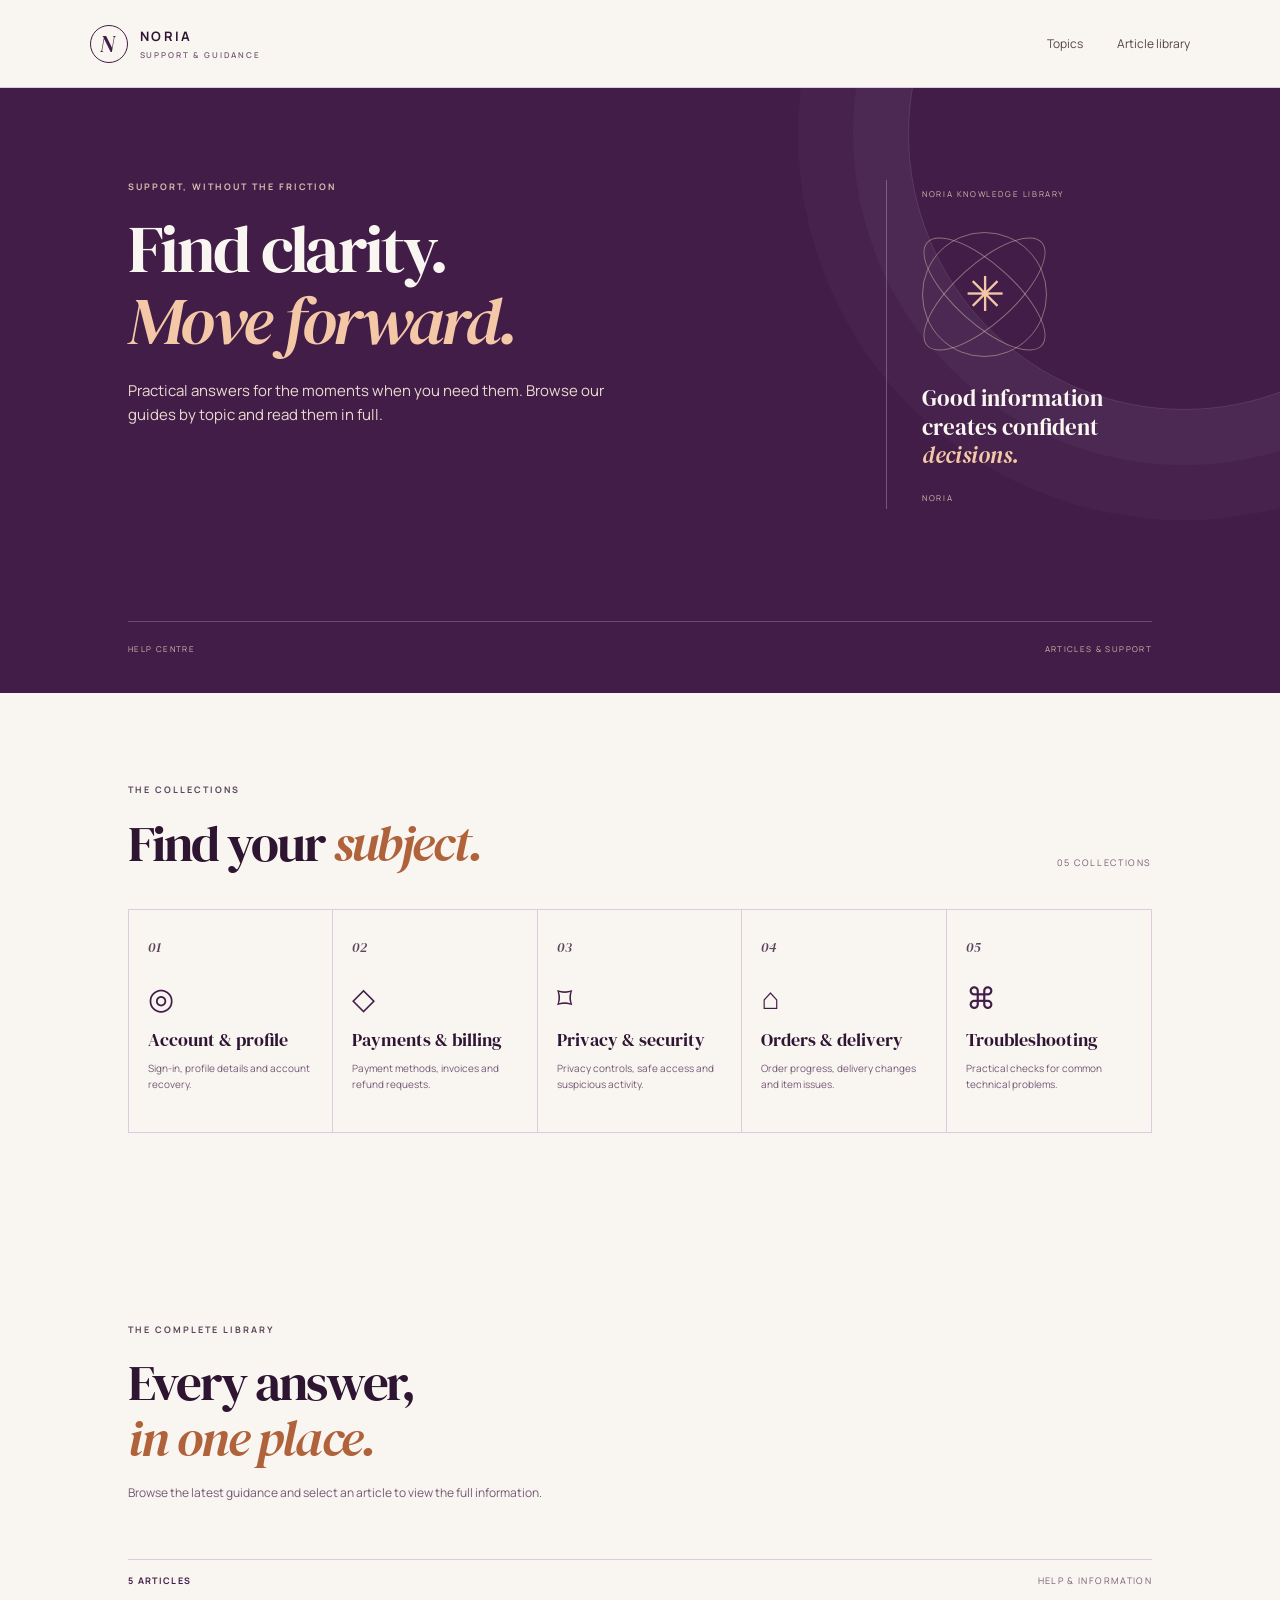
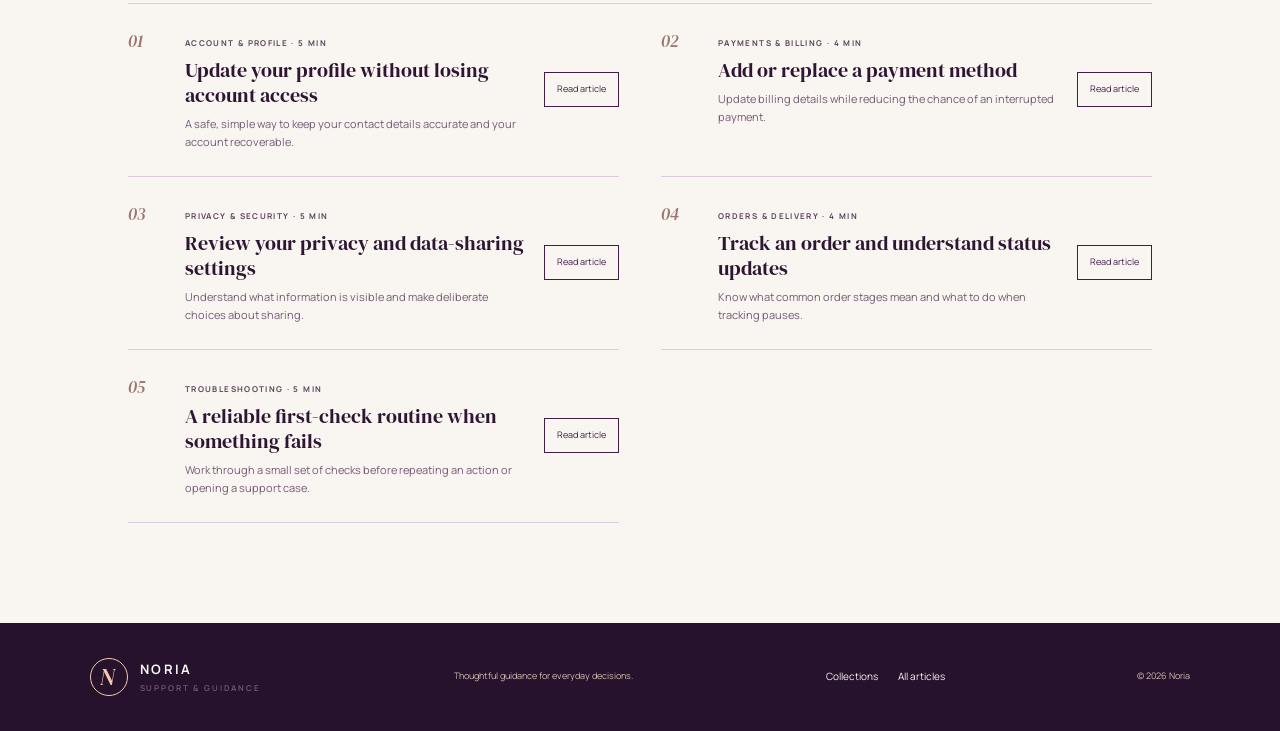
==== index.html @ 6a881ca9 "Set up knowledge hub layout" ====
<!doctype html>
<html lang="en">
  <head>
    <meta charset="utf-8" />
    <meta name="viewport" content="width=device-width,initial-scale=1" />
    <meta
      name="description"
      content="Practical, carefully written guides for accounts, payments, privacy, orders and troubleshooting."
    />
    <title>Noria — The Knowledge Library</title>
    <link rel="preconnect" href="https://fonts.googleapis.com" />
    <link rel="preconnect" href="https://fonts.gstatic.com" crossorigin />
    <link
      href="https://fonts.googleapis.com/css2?family=Manrope:wght@400;500;600;700&family=DM+Serif+Display:ital,wght@0,500;0,600;0,700;1,500;1,600&display=swap"
      rel="stylesheet"
    />
    <link rel="stylesheet" href="styles.css" />
  </head>
  <body>
    <header class="topbar">
      <a class="wordmark" href="#"
        ><span class="monogram">N</span><span>NORIA<small>SUPPORT & GUIDANCE</small></span></a
      >
      <nav aria-label="Main navigation">
        <a href="#topics">Topics</a><a href="#library">Article library</a>
      </nav>
    </header>
    <main id="main">
      <section class="hero">
        <div class="hero-copy">
          <p class="eyebrow light">SUPPORT, WITHOUT THE FRICTION</p>
          <h1>Find clarity.<br /><em>Move forward.</em></h1>
          <p class="hero-lede">
            Practical answers for the moments when you need them. Browse our guides by topic and
            read them in full.
          </p>
        </div>
        <aside class="hero-aside" aria-label="Library information">
          <span class="aside-index">NORIA KNOWLEDGE LIBRARY</span>
          <div class="orbit"><span>✳</span><i></i><b></b></div>
          <p>Good information<br />creates confident<br /><em>decisions.</em></p>
          <small>NORIA</small>
        </aside>
        <div class="hero-bottom"><span>HELP CENTRE</span><span>ARTICLES & SUPPORT</span></div>
      </section>

      <section class="topic-section page-section" id="topics">
        <div class="section-title">
          <div>
            <p class="eyebrow">THE COLLECTIONS</p>
            <h2>Find your <em>subject.</em></h2>
          </div>
          <span class="section-count">05 COLLECTIONS</span>
        </div>
        <div class="topic-grid" id="topicGrid"></div>
      </section>

      <section class="library-section page-section" id="library">
        <div class="library-heading">
          <div>
            <p class="eyebrow">THE COMPLETE LIBRARY</p>
            <h2>Every answer,<br /><em>in one place.</em></h2>
            <p class="library-subtitle">
              Browse the latest guidance and select an article to view the full information.
            </p>
          </div>
        </div>
        <div class="library-summary">
          <strong id="articleCount"></strong><span>HELP & INFORMATION</span>
        </div>
        <div class="article-catalog" id="articleCatalog"></div>
      </section>
    </main>
    <footer class="footer">
      <a class="wordmark footer-mark" href="#"
        ><span class="monogram">N</span><span>NORIA<small>SUPPORT & GUIDANCE</small></span></a
      >
      <p>Thoughtful guidance for everyday decisions.</p>
      <div><a href="#topics">Collections</a><a href="#library">All articles</a></div>
      <small>© <span id="year"></span> Noria</small>
    </footer>
    <dialog id="articleDialog" class="article-dialog">
      <button id="dialogClose" class="dialog-close" aria-label="Close article">×</button>
      <div id="dialogBody"></div>
    </dialog>
    <script src="data.js"></script>
    <script src="app.js"></script>
  </body>
</html>
---- styles.css ----
:root {
  --wine: #421d48;
  --wine2: #5b465b;
  --taupe: #f4c8a6;
  --sand: #e3d5e3;
  --cream: #f9f5f1;
  --ink: #2e1532;
  --muted: #755a75;
  --line: #ddccdd;
  --white: #ffffff;
  --serif: "DM Serif Display", Georgia, serif;
  --sans: "Manrope", Arial, sans-serif;
}
* {
  box-sizing: border-box;
}
html {
  scroll-behavior: smooth;
}
body {
  margin: 0;
  background: var(--cream);
  color: var(--ink);
  font: 15px/1.65 var(--sans);
}
a {
  color: inherit;
  text-decoration: none;
}
button,
input,
select,
textarea {
  font: inherit;
}
button,
a,
select {
  -webkit-tap-highlight-color: transparent;
}
button:focus-visible,
a:focus-visible,
input:focus-visible,
select:focus-visible,
textarea:focus-visible {
  outline: 3px solid #9b6468;
  outline-offset: 3px;
}
.topbar {
  height: 88px;
  padding: 0 7vw;
  display: flex;
  align-items: center;
  justify-content: space-between;
  background: var(--cream);
  border-bottom: 1px solid var(--line);
  gap: 24px;
}
.wordmark {
  display: flex;
  align-items: center;
  gap: 12px;
  font-size: 13px;
  letter-spacing: 0.19em;
  font-weight: 700;
}
.wordmark small {
  display: block;
  font-size: 8px;
  letter-spacing: 0.23em;
  color: var(--muted);
  font-weight: 600;
}
.monogram {
  width: 38px;
  height: 38px;
  display: grid;
  place-items: center;
  border: 1px solid var(--wine);
  border-radius: 50%;
  font: italic 23px var(--serif);
  color: var(--wine);
}
nav {
  display: flex;
  gap: 34px;
  font-size: 12px;
  color: #554448;
}
nav a:hover,
.footer a:hover {
  color: var(--wine2);
}
.hero {
  min-height: 560px;
  background: var(--wine);
  color: var(--cream);
  padding: 92px 10vw 38px;
  position: relative;
  display: grid;
  grid-template-columns: 1.5fr 0.7fr;
  gap: 6vw;
  overflow: hidden;
}
.hero:after {
  content: "";
  position: absolute;
  width: 550px;
  height: 550px;
  border: 1px solid #ffffff20;
  border-radius: 50%;
  right: -180px;
  top: -230px;
  box-shadow:
    0 0 0 55px #ffffff08,
    0 0 0 110px #ffffff06;
  pointer-events: none;
}
.eyebrow {
  font-size: 9px;
  letter-spacing: 0.22em;
  font-weight: 700;
  color: var(--wine2);
  margin: 0 0 18px;
}
.eyebrow.light {
  color: #d9bcae;
}
.hero h1,
.section-title h2,
.library-heading h2 {
  font: 500 clamp(42px, 5.2vw, 72px)/1.08 var(--serif);
  letter-spacing: -0.04em;
  margin: 0;
}
.hero h1 em,
.section-title h2 em,
.library-heading h2 em {
  font-weight: 500;
  color: var(--taupe);
}
.hero-lede {
  max-width: 490px;
  color: #eadbd0;
  margin: 22px 0 28px;
  font-size: 15px;
}
.hero-aside {
  align-self: center;
  justify-self: center;
  width: 230px;
  border-left: 1px solid #ffffff42;
  padding-left: 35px;
  position: relative;
  z-index: 1;
}
.aside-index,
.hero-aside small {
  font-size: 8px;
  letter-spacing: 0.2em;
  color: #d5b8aa;
}
.orbit {
  height: 125px;
  width: 125px;
  border: 1px solid #d8bdb080;
  border-radius: 50%;
  margin: 27px 0;
  display: grid;
  place-items: center;
  position: relative;
}
.orbit span {
  font: 48px var(--serif);
  color: var(--taupe);
}
.orbit i,
.orbit b {
  position: absolute;
  border: 1px solid #d8bdb080;
  border-radius: 50%;
  width: 155px;
  height: 60px;
  transform: rotate(42deg);
}
.orbit b {
  transform: rotate(-42deg);
}
.hero-aside p {
  font: 23px/1.25 var(--serif);
  margin: 0 0 14px;
}
.hero-aside p em {
  color: var(--taupe);
}
.hero-bottom {
  grid-column: 1/-1;
  display: flex;
  justify-content: space-between;
  border-top: 1px solid #ffffff35;
  padding-top: 20px;
  margin-top: 35px;
  font-size: 8px;
  letter-spacing: 0.17em;
  color: #d5b8aa;
}
.page-section {
  padding: 90px 10vw;
}
.section-title {
  display: flex;
  align-items: end;
  justify-content: space-between;
  margin-bottom: 38px;
}
.section-title h2,
.library-heading h2 {
  font-size: clamp(38px, 4vw, 55px);
}
.section-count {
  font-size: 9px;
  letter-spacing: 0.18em;
  color: var(--muted);
}
.topic-grid {
  display: grid;
  grid-template-columns: repeat(5, 1fr);
  border-top: 1px solid var(--line);
  border-bottom: 1px solid var(--line);
}
.topic-card {
  min-height: 210px;
  padding: 25px 19px;
  border-right: 1px solid var(--line);
  position: relative;
  transition: background 0.2s;
}
.topic-card:first-child {
  border-left: 1px solid var(--line);
}
.topic-card:hover {
  background: #fff9f1;
}
.topic-number {
  font: italic 14px var(--serif);
  color: var(--wine2);
}
.topic-symbol {
  font: 30px var(--serif);
  color: var(--wine);
  display: block;
  margin: 18px 0 8px;
}
.topic-card h3 {
  font: 500 18px var(--serif);
  margin: 0 0 8px;
}
.topic-card p {
  font-size: 10px;
  line-height: 1.6;
  color: var(--muted);
  margin: 0 0 15px;
}
.topic-card button {
  border: 0;
  background: none;
  padding: 0;
  color: var(--wine);
  font-size: 10px;
  font-weight: 700;
  cursor: pointer;
}
.topic-card button span {
  margin-left: 8px;
}
.library-section {
  padding-top: 100px;
  padding-bottom: 100px;
}
.library-heading {
  display: flex;
  justify-content: space-between;
  gap: 40px;
  align-items: end;
}
.library-subtitle {
  max-width: 470px;
  color: var(--muted);
  font-size: 12px;
  margin-top: 17px;
}
.library-summary {
  margin-top: 44px;
  padding: 14px 0;
  border-top: 1px solid var(--line);
  border-bottom: 1px solid var(--line);
  display: flex;
  justify-content: space-between;
  font-size: 9px;
  letter-spacing: 0.15em;
  color: var(--muted);
}
.library-summary strong {
  color: var(--wine);
}
.article-catalog {
  display: grid;
  grid-template-columns: repeat(2, 1fr);
  column-gap: 42px;
}
.catalog-item {
  display: grid;
  grid-template-columns: 42px 1fr auto;
  gap: 15px;
  align-items: start;
  padding: 25px 0;
  border-bottom: 1px solid var(--line);
  min-height: 150px;
}
.catalog-number {
  font: italic 17px var(--serif);
  color: #9c7770;
}
.catalog-topic {
  font-size: 8px;
  letter-spacing: 0.17em;
  text-transform: uppercase;
  color: var(--wine2);
  font-weight: 700;
}
.catalog-item h3 {
  font: 500 20px/1.25 var(--serif);
  margin: 5px 0 7px;
}
.catalog-item p {
  font-size: 11px;
  line-height: 1.6;
  color: var(--muted);
  margin: 0;
  max-width: 390px;
}
.read-link {
  white-space: nowrap;
  align-self: center;
  border: 1px solid var(--wine);
  padding: 9px 12px;
  background: transparent;
  color: var(--wine);
  font-size: 9px;
  cursor: pointer;
}
.read-link:hover {
  background: var(--wine);
  color: white;
}
.footer {
  padding: 35px 7vw;
  background: #26122d;
  color: var(--cream);
  display: flex;
  align-items: center;
  justify-content: space-between;
  gap: 20px;
  flex-wrap: wrap;
}
.footer-mark .monogram {
  border-color: var(--taupe);
  color: var(--taupe);
}
.footer p,
.footer > small {
  font-size: 9px;
  color: #d0b9ad;
}
.footer div {
  display: flex;
  gap: 20px;
  font-size: 10px;
}
.article-dialog {
  width: min(760px, calc(100% - 28px));
  max-height: 88vh;
  border: 0;
  padding: 0;
  background: var(--white);
  color: var(--ink);
  box-shadow: 0 20px 80px #1c0c0c55;
}
.article-dialog::backdrop {
  background: #1b0d0dcc;
  backdrop-filter: blur(3px);
}
.dialog-close {
  position: sticky;
  top: 0;
  float: right;
  margin: 16px 18px 0 0;
  border: 0;
  background: var(--wine);
  color: white;
  width: 35px;
  height: 35px;
  border-radius: 50%;
  font-size: 22px;
  cursor: pointer;
  z-index: 2;
}
.article-content {
  padding: 58px clamp(24px, 7vw, 70px) 65px;
}
.article-content .article-kicker {
  font-size: 9px;
  letter-spacing: 0.2em;
  color: var(--wine2);
  font-weight: 700;
}
.article-content h2 {
  font: 500 clamp(32px, 5vw, 48px)/1.13 var(--serif);
  margin: 14px 0;
}
.article-content .article-deck {
  font: italic 17px/1.5 var(--serif);
  color: var(--muted);
  border-bottom: 1px solid var(--line);
  padding-bottom: 24px;
}
.article-content h3 {
  font: 600 18px var(--serif);
  margin: 27px 0 8px;
}
.article-content p,
.article-content li {
  font-size: 13px;
  line-height: 1.85;
  color: #55464a;
}
.article-content ul,
.article-content ol {
  padding-left: 22px;
}
.article-content .article-callout {
  background: #f0e4d6;
  border-left: 3px solid var(--wine2);
  padding: 16px 18px;
  margin: 22px 0;
  font-size: 12px;
}
.sr-only {
  position: absolute;
  width: 1px;
  height: 1px;
  padding: 0;
  margin: -1px;
  overflow: hidden;
  clip: rect(0, 0, 0, 0);
  white-space: nowrap;
  border: 0;
}
@media (max-width: 950px) {
  .topbar {
    padding: 0 5vw;
  }
  nav {
    gap: 16px;
  }
  .hero {
    padding-left: 7vw;
    padding-right: 7vw;
  }
  .page-section {
    padding-left: 7vw;
    padding-right: 7vw;
  }
  .topic-grid {
    grid-template-columns: repeat(3, 1fr);
  }
  .topic-card:nth-child(4) {
    border-left: 1px solid var(--line);
  }
  .topic-card:nth-child(n + 4) {
    border-top: 1px solid var(--line);
  }
}
@media (max-width: 680px) {
  .topbar {
    height: 72px;
  }

  .topbar nav.open {
    display: flex;
  }
  .hero {
    display: block;
    padding: 70px 7vw 25px;
    min-height: auto;
  }
  .hero h1 {
    font-size: 49px;
  }
  .hero-aside {
    display: none;
  }
  .hero-bottom {
    margin-top: 55px;
    font-size: 7px;
  }
  .page-section {
    padding: 65px 7vw;
  }
  .section-title {
    align-items: start;
    gap: 15px;
    flex-direction: column;
  }
  .topic-grid {
    grid-template-columns: 1fr 1fr;
  }
  .topic-card {
    min-height: 190px;
    border-top: 1px solid var(--line);
  }
  .topic-card:nth-child(odd) {
    border-left: 1px solid var(--line);
  }
  .topic-card:nth-child(even) {
    border-left: 0;
  }
  .library-heading {
    display: block;
  }
  .article-catalog {
    grid-template-columns: 1fr;
  }
  .catalog-item {
    grid-template-columns: 30px 1fr;
    gap: 12px;
  }
  .read-link {
    grid-column: 2;
    justify-self: start;
  }
  .footer {
    padding: 30px 7vw;
  }
  .footer > p {
    order: 3;
    width: 100%;
    margin: 0;
  }
  .footer div {
    width: 100%;
    order: 4;
    flex-wrap: wrap;
  }
  .footer > small {
    order: 5;
  }
  .library-summary {
    font-size: 8px;
  }
}
@media (prefers-reduced-motion: reduce) {
  *,
  *::before,
  *::after {
    scroll-behavior: auto !important;
    transition: none !important;
  }
}

@media (max-width: 680px) {
  .topbar nav {
    gap: 16px;
    font-size: 11px;
  }
}

/* Accent for italic headings on light backgrounds */
.section-title h2 em,
.library-heading h2 em {
  color: #b0623a;
}
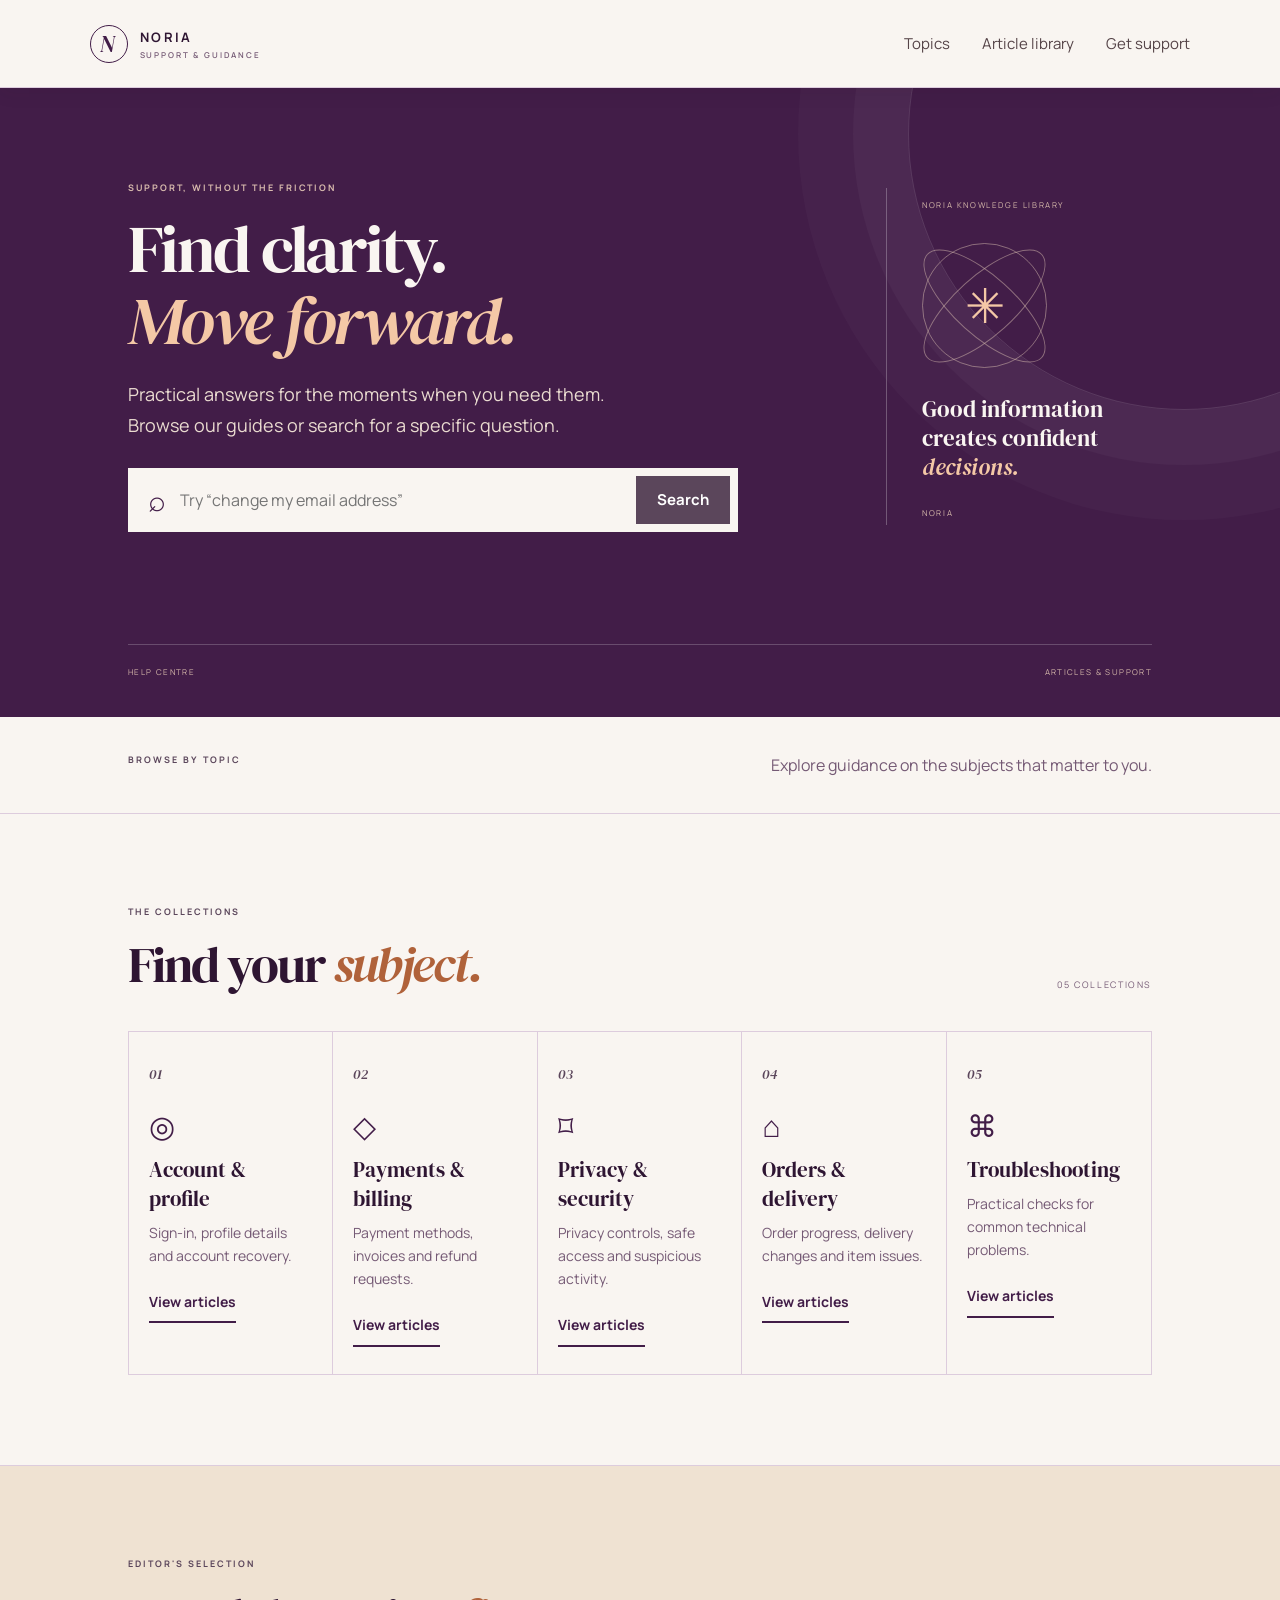
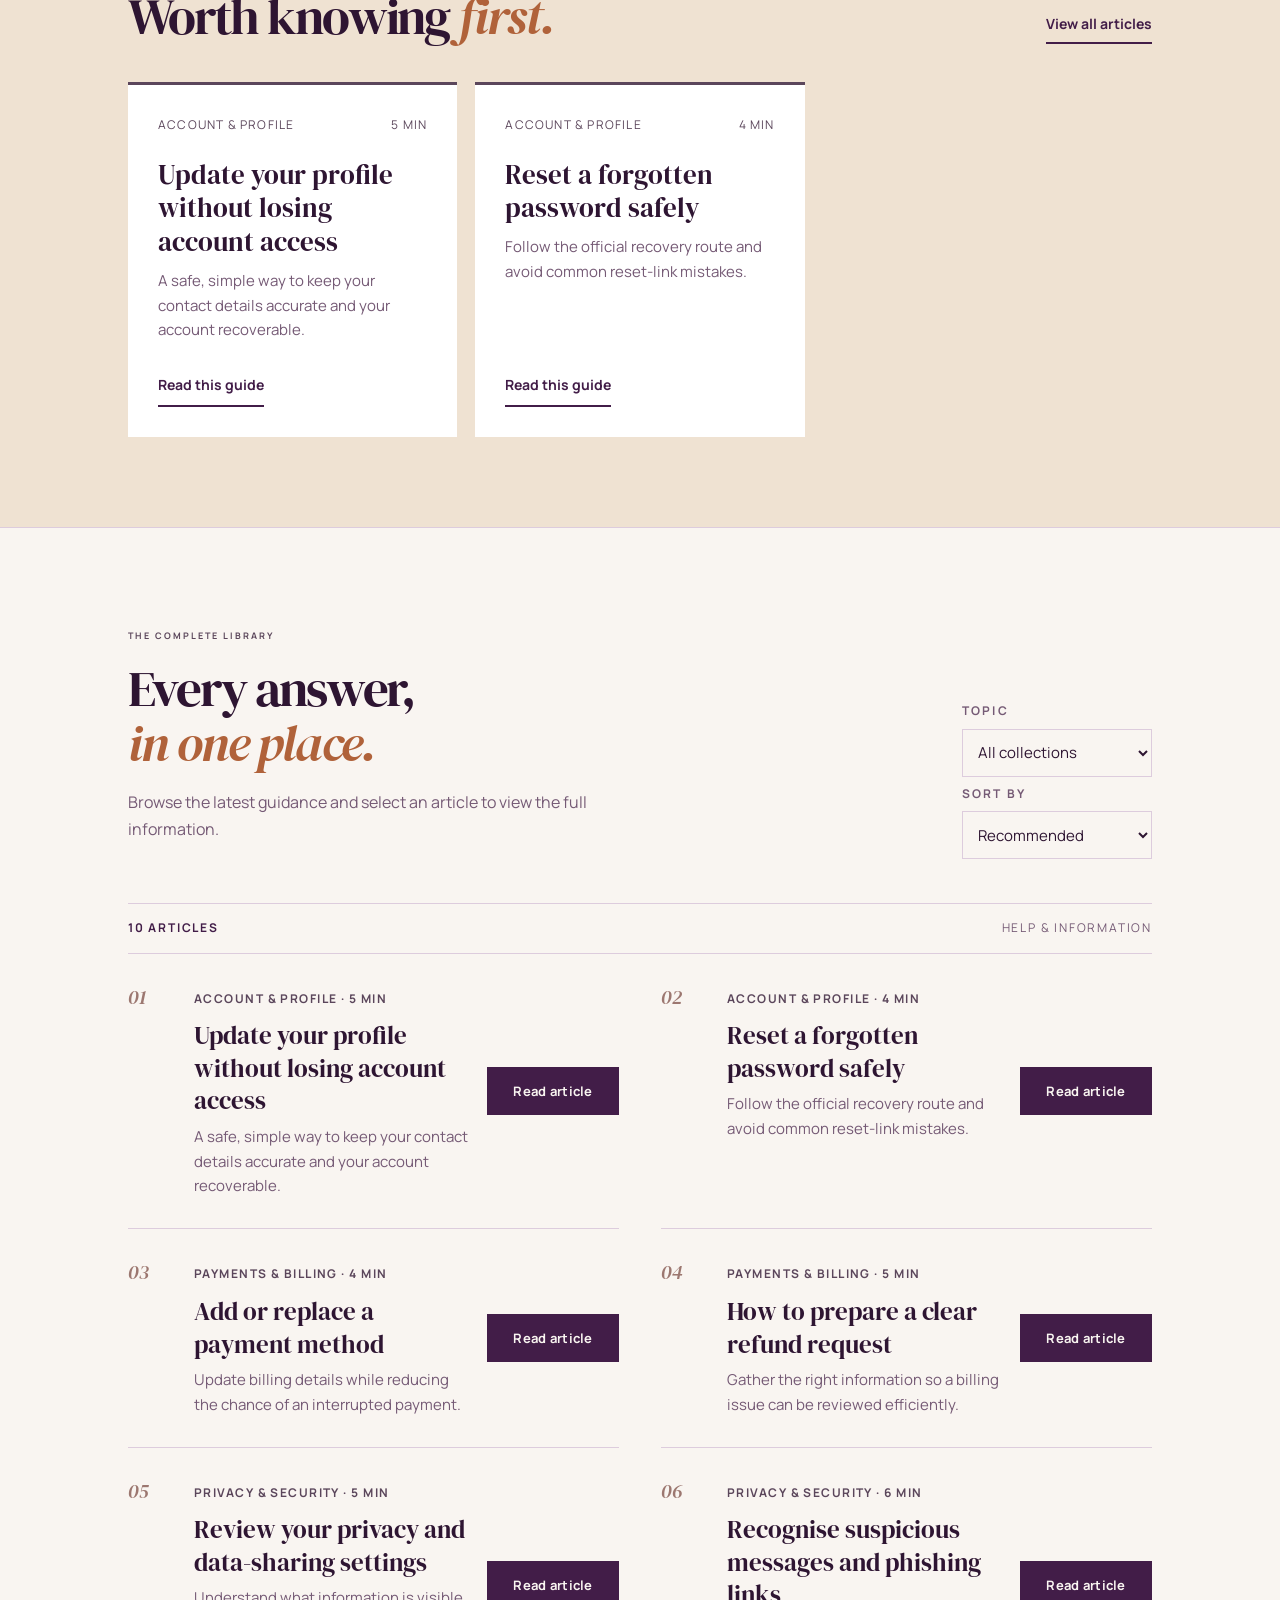
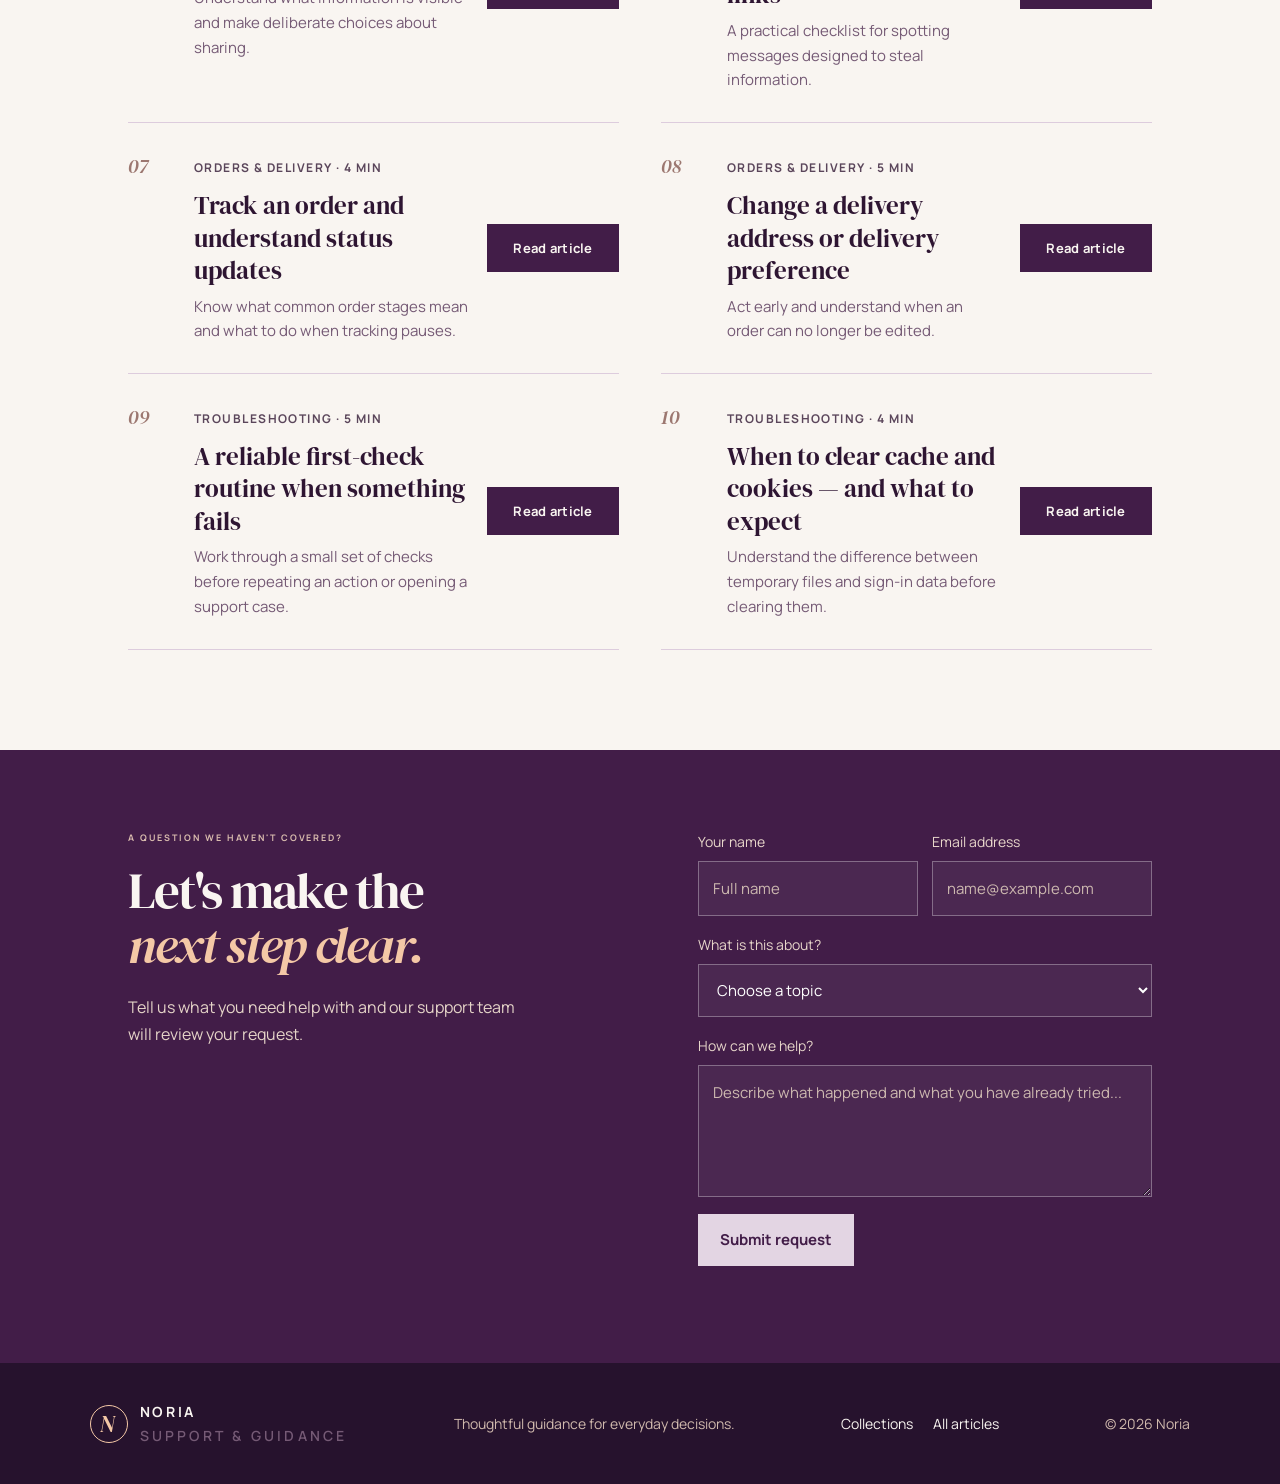
==== commit 8c581bda: "Add search and support form" ====
--- a/index.html
+++ b/index.html
@@ -22,8 +22,17 @@
         ><span class="monogram">N</span><span>NORIA<small>SUPPORT & GUIDANCE</small></span></a
       >
       <nav aria-label="Main navigation">
-        <a href="#topics">Topics</a><a href="#library">Article library</a>
+        <a href="#topics">Topics</a><a href="#library">Article library</a
+        ><a href="#contact">Get support</a>
       </nav>
+      <button
+        class="mobile-menu"
+        id="mobileMenu"
+        aria-label="Toggle navigation"
+        aria-expanded="false"
+      >
+        ☰
+      </button>
     </header>
     <main id="main">
       <section class="hero">
@@ -31,9 +40,20 @@
           <p class="eyebrow light">SUPPORT, WITHOUT THE FRICTION</p>
           <h1>Find clarity.<br /><em>Move forward.</em></h1>
           <p class="hero-lede">
-            Practical answers for the moments when you need them. Browse our guides by topic and
-            read them in full.
+            Practical answers for the moments when you need them. Browse our guides or search for a
+            specific question.
           </p>
+          <form class="search-form" id="searchForm" role="search">
+            <span class="search-symbol" aria-hidden="true">⌕</span
+            ><label class="sr-only" for="searchInput">Search articles</label>
+            <input
+              id="searchInput"
+              type="search"
+              placeholder="Try “change my email address”"
+              autocomplete="off"
+            />
+            <button type="submit">Search</button>
+          </form>
         </div>
         <aside class="hero-aside" aria-label="Library information">
           <span class="aside-index">NORIA KNOWLEDGE LIBRARY</span>
@@ -44,6 +64,10 @@
         <div class="hero-bottom"><span>HELP CENTRE</span><span>ARTICLES & SUPPORT</span></div>
       </section>
 
+      <section class="intro-row">
+        <p class="eyebrow">BROWSE BY TOPIC</p>
+        <p>Explore guidance on the subjects that matter to you.</p>
+      </section>
       <section class="topic-section page-section" id="topics">
         <div class="section-title">
           <div>
@@ -55,6 +79,19 @@
         <div class="topic-grid" id="topicGrid"></div>
       </section>
 
+      <section class="featured-section">
+        <div class="page-section">
+          <div class="section-title">
+            <div>
+              <p class="eyebrow">EDITOR'S SELECTION</p>
+              <h2>Worth knowing <em>first.</em></h2>
+            </div>
+            <a class="inline-link" href="#library">View all articles</a>
+          </div>
+          <div class="featured-grid" id="featuredGrid"></div>
+        </div>
+      </section>
+
       <section class="library-section page-section" id="library">
         <div class="library-heading">
           <div>
@@ -64,11 +101,68 @@
               Browse the latest guidance and select an article to view the full information.
             </p>
           </div>
+          <div class="library-tools">
+            <label for="topicFilter">TOPIC</label
+            ><select id="topicFilter">
+              <option value="all">All collections</option></select
+            ><label for="sortFilter">SORT BY</label
+            ><select id="sortFilter">
+              <option value="featured">Recommended</option>
+              <option value="az">Title A–Z</option>
+            </select>
+          </div>
         </div>
         <div class="library-summary">
           <strong id="articleCount"></strong><span>HELP & INFORMATION</span>
         </div>
         <div class="article-catalog" id="articleCatalog"></div>
+        <p class="empty-state" id="emptyState" hidden>
+          No guides match these filters. Choose another collection or search term.
+        </p>
+      </section>
+
+      <section class="support-section" id="contact">
+        <div class="support-left">
+          <p class="eyebrow light">A QUESTION WE HAVEN'T COVERED?</p>
+          <h2>Let's make the<br /><em>next step clear.</em></h2>
+          <p>Tell us what you need help with and our support team will review your request.</p>
+        </div>
+        <form id="supportForm" class="support-form" novalidate>
+          <div class="field-pair">
+            <label
+              >Your name<input
+                name="name"
+                id="name"
+                required
+                minlength="2"
+                placeholder="Full name" /></label
+            ><label
+              >Email address<input
+                name="email"
+                id="email"
+                type="email"
+                required
+                placeholder="name@example.com"
+            /></label>
+          </div>
+          <label
+            >What is this about?<select name="topic" id="supportTopic" required>
+              <option value="">Choose a topic</option>
+            </select></label
+          >
+          <label
+            >How can we help?<textarea
+              name="message"
+              id="message"
+              required
+              minlength="20"
+              rows="4"
+              placeholder="Describe what happened and what you have already tried..."
+            ></textarea>
+          </label>
+          <button class="cream-button" type="submit">Submit request</button>
+          <p class="form-status" id="formStatus" role="status"></p>
+        </form>
       </section>
     </main>
     <footer class="footer">
--- a/styles.css
+++ b/styles.css
@@ -46,6 +46,17 @@
   outline: 3px solid #9b6468;
   outline-offset: 3px;
 }
+.skip-link {
+  position: absolute;
+  left: -999px;
+  top: 8px;
+  background: white;
+  padding: 10px;
+  z-index: 99;
+}
+.skip-link:focus {
+  left: 8px;
+}
 .topbar {
   height: 88px;
   padding: 0 7vw;
@@ -90,6 +101,12 @@
 nav a:hover,
 .footer a:hover {
   color: var(--wine2);
+}
+.mobile-menu {
+  display: none;
+  background: none;
+  border: 0;
+  font-size: 22px;
 }
 .hero {
   min-height: 560px;
@@ -128,14 +145,16 @@
 }
 .hero h1,
 .section-title h2,
-.library-heading h2 {
+.library-heading h2,
+.support-left h2 {
   font: 500 clamp(42px, 5.2vw, 72px)/1.08 var(--serif);
   letter-spacing: -0.04em;
   margin: 0;
 }
 .hero h1 em,
 .section-title h2 em,
-.library-heading h2 em {
+.library-heading h2 em,
+.support-left h2 em {
   font-weight: 500;
   color: var(--taupe);
 }
@@ -144,6 +163,42 @@
   color: #eadbd0;
   margin: 22px 0 28px;
   font-size: 15px;
+}
+.search-form {
+  height: 64px;
+  max-width: 610px;
+  background: var(--cream);
+  display: flex;
+  align-items: center;
+  padding: 7px 8px 7px 20px;
+  position: relative;
+  color: var(--ink);
+}
+.search-symbol {
+  font: 30px var(--serif);
+  color: var(--wine);
+  margin-right: 12px;
+}
+.search-form input {
+  border: 0;
+  background: transparent;
+  outline: 0;
+  flex: 1;
+  min-width: 0;
+  color: var(--ink);
+  font-size: 13px;
+}
+.search-form button {
+  height: 48px;
+  padding: 0 21px;
+  background: var(--wine2);
+  color: white;
+  border: 0;
+  cursor: pointer;
+  font-size: 12px;
+}
+.search-form button span {
+  padding-left: 12px;
 }
 .hero-aside {
   align-self: center;
@@ -204,6 +259,22 @@
   letter-spacing: 0.17em;
   color: #d5b8aa;
 }
+.intro-row {
+  padding: 35px 10vw;
+  display: flex;
+  justify-content: space-between;
+  gap: 30px;
+  border-bottom: 1px solid var(--line);
+}
+.intro-row .eyebrow {
+  margin: 0;
+}
+.intro-row p:last-child {
+  max-width: 510px;
+  margin: 0;
+  color: var(--muted);
+  font-size: 13px;
+}
 .page-section {
   padding: 90px 10vw;
 }
@@ -273,6 +344,59 @@
 .topic-card button span {
   margin-left: 8px;
 }
+.featured-section {
+  background: #efe2d2;
+  border-top: 1px solid var(--line);
+  border-bottom: 1px solid var(--line);
+}
+.featured-grid {
+  display: grid;
+  grid-template-columns: repeat(3, 1fr);
+  gap: 18px;
+}
+.feature-card {
+  background: var(--white);
+  padding: 26px;
+  min-height: 220px;
+  display: flex;
+  flex-direction: column;
+  border-top: 3px solid var(--wine2);
+}
+.feature-card .feature-meta {
+  display: flex;
+  justify-content: space-between;
+  font-size: 9px;
+  letter-spacing: 0.1em;
+  color: var(--wine2);
+  text-transform: uppercase;
+}
+.feature-card h3 {
+  font: 500 23px/1.25 var(--serif);
+  margin: 22px 0 10px;
+}
+.feature-card p {
+  font-size: 12px;
+  color: var(--muted);
+  margin: 0 0 22px;
+}
+.feature-card button {
+  align-self: flex-start;
+  margin-top: auto;
+  background: none;
+  border: 0;
+  border-bottom: 1px solid var(--wine);
+  padding: 0 0 5px;
+  color: var(--wine);
+  font-size: 11px;
+  font-weight: 700;
+  cursor: pointer;
+}
+.inline-link {
+  font-size: 11px;
+  border-bottom: 1px solid var(--wine);
+  padding-bottom: 6px;
+  color: var(--wine);
+}
 .library-section {
   padding-top: 100px;
   padding-bottom: 100px;
@@ -288,6 +412,25 @@
   color: var(--muted);
   font-size: 12px;
   margin-top: 17px;
+}
+.library-tools {
+  min-width: 190px;
+  display: grid;
+  gap: 7px;
+}
+.library-tools label {
+  font-size: 8px;
+  letter-spacing: 0.18em;
+  color: var(--muted);
+  font-weight: 700;
+}
+.library-tools select {
+  width: 100%;
+  background: transparent;
+  border: 1px solid var(--line);
+  padding: 11px;
+  color: var(--ink);
+  font-size: 11px;
 }
 .library-summary {
   margin-top: 44px;
@@ -352,6 +495,95 @@
 .read-link:hover {
   background: var(--wine);
   color: white;
+}
+.empty-state {
+  padding: 35px;
+  color: var(--muted);
+}
+.support-section {
+  background: var(--wine);
+  color: var(--cream);
+  padding: 80px 10vw;
+  display: grid;
+  grid-template-columns: 1fr 1fr;
+  gap: 9vw;
+}
+.support-left h2 {
+  font-size: clamp(40px, 4vw, 57px);
+}
+.support-left > p:not(.eyebrow) {
+  max-width: 410px;
+  color: #e5d4c8;
+  font-size: 12px;
+  margin: 20px 0;
+}
+.support-note {
+  display: flex;
+  gap: 12px;
+  align-items: center;
+  max-width: 360px;
+  border-top: 1px solid #ffffff35;
+  padding-top: 18px;
+  margin-top: 35px;
+}
+.support-note span {
+  font: 25px var(--serif);
+  color: var(--taupe);
+}
+.support-note small {
+  font-size: 10px;
+  color: #e5d4c8;
+}
+.support-form {
+  display: grid;
+  gap: 17px;
+}
+.support-form label {
+  display: grid;
+  gap: 7px;
+  font-size: 10px;
+  color: #e7d6ca;
+}
+.field-pair {
+  display: grid;
+  grid-template-columns: 1fr 1fr;
+  gap: 14px;
+}
+.support-form input,
+.support-form select,
+.support-form textarea {
+  width: 100%;
+  background: #ffffff0c;
+  border: 1px solid #ffffff50;
+  padding: 12px;
+  color: white;
+  border-radius: 0;
+  font-size: 11px;
+}
+.support-form select option {
+  color: var(--ink);
+}
+.support-form input::placeholder,
+.support-form textarea::placeholder {
+  color: #cdb9b0;
+}
+.cream-button {
+  justify-self: start;
+  background: var(--sand);
+  color: var(--wine);
+  border: 0;
+  padding: 14px 20px;
+  font-size: 11px;
+  font-weight: 700;
+  cursor: pointer;
+}
+.cream-button span {
+  margin-left: 22px;
+}
+.form-status {
+  font-size: 11px;
+  color: #f1d8bd;
+  margin: 0;
 }
 .footer {
   padding: 35px 7vw;
@@ -480,14 +712,33 @@
   .topic-card:nth-child(n + 4) {
     border-top: 1px solid var(--line);
   }
+  .support-section {
+    padding-left: 7vw;
+    padding-right: 7vw;
+    gap: 5vw;
+  }
 }
 @media (max-width: 680px) {
   .topbar {
     height: 72px;
   }
-
+  .topbar nav {
+    display: none;
+    position: absolute;
+    top: 72px;
+    left: 0;
+    right: 0;
+    background: var(--cream);
+    padding: 20px 7vw;
+    z-index: 5;
+    border-bottom: 1px solid var(--line);
+    flex-direction: column;
+  }
   .topbar nav.open {
     display: flex;
+  }
+  .mobile-menu {
+    display: block;
   }
   .hero {
     display: block;
@@ -504,6 +755,13 @@
     margin-top: 55px;
     font-size: 7px;
   }
+  .intro-row {
+    padding: 25px 7vw;
+    display: block;
+  }
+  .intro-row p:last-child {
+    margin-top: 12px;
+  }
   .page-section {
     padding: 65px 7vw;
   }
@@ -525,8 +783,25 @@
   .topic-card:nth-child(even) {
     border-left: 0;
   }
+  .featured-grid {
+    grid-template-columns: 1fr;
+  }
+  .feature-card {
+    min-height: 185px;
+  }
   .library-heading {
     display: block;
+  }
+  .library-tools {
+    margin-top: 25px;
+    grid-template-columns: 1fr 1fr;
+    align-items: center;
+  }
+  .library-tools label {
+    grid-column: auto;
+  }
+  .library-tools select {
+    grid-row: 2;
   }
   .article-catalog {
     grid-template-columns: 1fr;
@@ -538,6 +813,14 @@
   .read-link {
     grid-column: 2;
     justify-self: start;
+  }
+  .support-section {
+    grid-template-columns: 1fr;
+    padding: 65px 7vw;
+    gap: 35px;
+  }
+  .field-pair {
+    grid-template-columns: 1fr;
   }
   .footer {
     padding: 30px 7vw;
@@ -554,6 +837,13 @@
   }
   .footer > small {
     order: 5;
+  }
+  .search-form {
+    height: 58px;
+    padding-left: 12px;
+  }
+  .search-form button {
+    padding: 0 13px;
   }
   .library-summary {
     font-size: 8px;
@@ -568,10 +858,287 @@
   }
 }
 
-@media (max-width: 680px) {
+/* Readability and navigation refinements */
+:root {
+  --body-size: 17px;
+}
+html {
+  scroll-padding-top: 104px;
+}
+body {
+  font-size: var(--body-size);
+  line-height: 1.7;
+}
+.topbar {
+  position: sticky;
+  top: 0;
+  z-index: 100;
+  min-height: 88px;
+  background: var(--cream);
+  box-shadow: 0 5px 18px rgba(39, 23, 25, 0.07);
+}
+.topbar nav {
+  font-size: 15px;
+  gap: 32px;
+}
+.topbar nav a {
+  padding: 12px 0;
+}
+.hero-lede {
+  font-size: 18px;
+  line-height: 1.7;
+}
+.search-form input {
+  font-size: 16px;
+}
+.search-form button {
+  font-size: 15px;
+  font-weight: 700;
+}
+.intro-row p:last-child {
+  font-size: 16px;
+  line-height: 1.65;
+}
+.topic-card {
+  padding: 27px 20px;
+}
+.topic-card h3 {
+  font-size: 21px;
+}
+.topic-card p {
+  font-size: 14px;
+  line-height: 1.65;
+}
+.topic-card button {
+  font-size: 14px;
+  font-weight: 700;
+  padding: 8px 0;
+  border-bottom: 2px solid var(--wine);
+}
+.feature-card {
+  padding: 30px;
+  min-height: 250px;
+}
+.feature-card .feature-meta {
+  font-size: 12px;
+}
+.feature-card h3 {
+  font-size: 27px;
+}
+.feature-card p {
+  font-size: 15px;
+  line-height: 1.65;
+}
+.feature-card button {
+  font-size: 14px;
+  border-bottom: 2px solid var(--wine);
+  padding: 8px 0;
+}
+.inline-link {
+  font-size: 14px;
+  font-weight: 700;
+  border-bottom-width: 2px;
+}
+.library-subtitle {
+  font-size: 16px;
+  line-height: 1.7;
+}
+.library-tools label {
+  font-size: 12px;
+}
+.library-tools select {
+  font-size: 15px;
+  min-height: 48px;
+}
+.library-summary {
+  font-size: 12px;
+}
+.catalog-item {
+  grid-template-columns: 48px minmax(0, 1fr) auto;
+  gap: 18px;
+  min-height: 168px;
+  padding: 29px 0;
+}
+.catalog-number {
+  font-size: 20px;
+}
+.catalog-topic {
+  font-size: 12px;
+  letter-spacing: 0.12em;
+}
+.catalog-item h3 {
+  font-size: 25px;
+  line-height: 1.3;
+  margin: 8px 0;
+}
+.catalog-item p {
+  font-size: 15px;
+  line-height: 1.65;
+}
+.read-link {
+  align-self: center;
+  min-width: 132px;
+  min-height: 46px;
+  padding: 11px 15px;
+  background: var(--wine);
+  color: var(--cream);
+  border: 2px solid var(--wine);
+  font-size: 13px;
+  font-weight: 700;
+  letter-spacing: 0.02em;
+}
+.read-link:hover,
+.read-link:focus-visible {
+  background: var(--wine2);
+  color: white;
+}
+.support-left > p:not(.eyebrow) {
+  font-size: 16px;
+  line-height: 1.7;
+}
+.support-form label {
+  font-size: 14px;
+}
+.support-form input,
+.support-form select,
+.support-form textarea {
+  font-size: 15px;
+  padding: 14px;
+  min-height: 48px;
+}
+.support-form textarea {
+  min-height: 120px;
+}
+.cream-button {
+  min-height: 52px;
+  padding: 13px 22px;
+  font-size: 15px;
+  font-weight: 700;
+}
+.footer {
+  font-size: 14px;
+}
+.footer p,
+.footer a,
+.footer small {
+  font-size: 14px;
+}
+.article-dialog {
+  width: min(820px, calc(100% - 32px));
+  max-height: 88vh;
+  padding: 52px 62px;
+}
+.article-content .article-kicker {
+  font-size: 13px;
+}
+.article-content h2 {
+  font-size: clamp(36px, 5vw, 52px);
+  line-height: 1.16;
+}
+.article-content .article-deck {
+  font-size: 19px;
+  line-height: 1.7;
+}
+.article-content h3 {
+  font-size: 25px;
+  margin-top: 32px;
+}
+.article-content p {
+  font-size: 17px;
+  line-height: 1.85;
+}
+.article-callout {
+  font-size: 16px;
+  line-height: 1.75;
+}
+@media (max-width: 850px) {
+  .topbar {
+    padding: 0 5vw;
+    min-height: 76px;
+  }
   .topbar nav {
-    gap: 16px;
-    font-size: 11px;
+    gap: 18px;
+  }
+  .catalog-item {
+    grid-template-columns: 34px minmax(0, 1fr);
+  }
+  .read-link {
+    grid-column: 2;
+    justify-self: start;
+  }
+}
+@media (max-width: 650px) {
+  .topbar {
+    position: sticky;
+  }
+  .topbar nav {
+    display: none;
+    position: absolute;
+    top: 100%;
+    left: 0;
+    right: 0;
+    padding: 18px 6vw;
+    background: var(--cream);
+    border-bottom: 1px solid var(--line);
+    box-shadow: 0 10px 18px #27171918;
+  }
+  .topbar nav.open {
+    display: grid;
+    gap: 8px;
+  }
+  .topbar nav a {
+    padding: 10px 0;
+    font-size: 16px;
+  }
+  .hero {
+    padding: 66px 7vw 30px;
+  }
+  .hero-lede {
+    font-size: 16px;
+  }
+  .page-section {
+    padding: 66px 7vw;
+  }
+  .intro-row {
+    padding: 25px 7vw;
+    display: grid;
+    gap: 10px;
+  }
+  .topic-card h3 {
+    font-size: 20px;
+  }
+  .topic-card p {
+    font-size: 14px;
+  }
+  .library-heading {
+    display: grid;
+  }
+  .library-subtitle {
+    font-size: 15px;
+  }
+  .catalog-item {
+    grid-template-columns: 30px minmax(0, 1fr);
+    gap: 12px;
+  }
+  .catalog-item h3 {
+    font-size: 23px;
+  }
+  .catalog-item p {
+    font-size: 15px;
+  }
+  .read-link {
+    min-width: 140px;
+    min-height: 46px;
+    font-size: 14px;
+  }
+  .support-section {
+    padding: 65px 7vw;
+  }
+  .article-dialog {
+    padding: 48px 24px 30px;
+  }
+  .article-content p {
+    font-size: 16px;
   }
 }
 
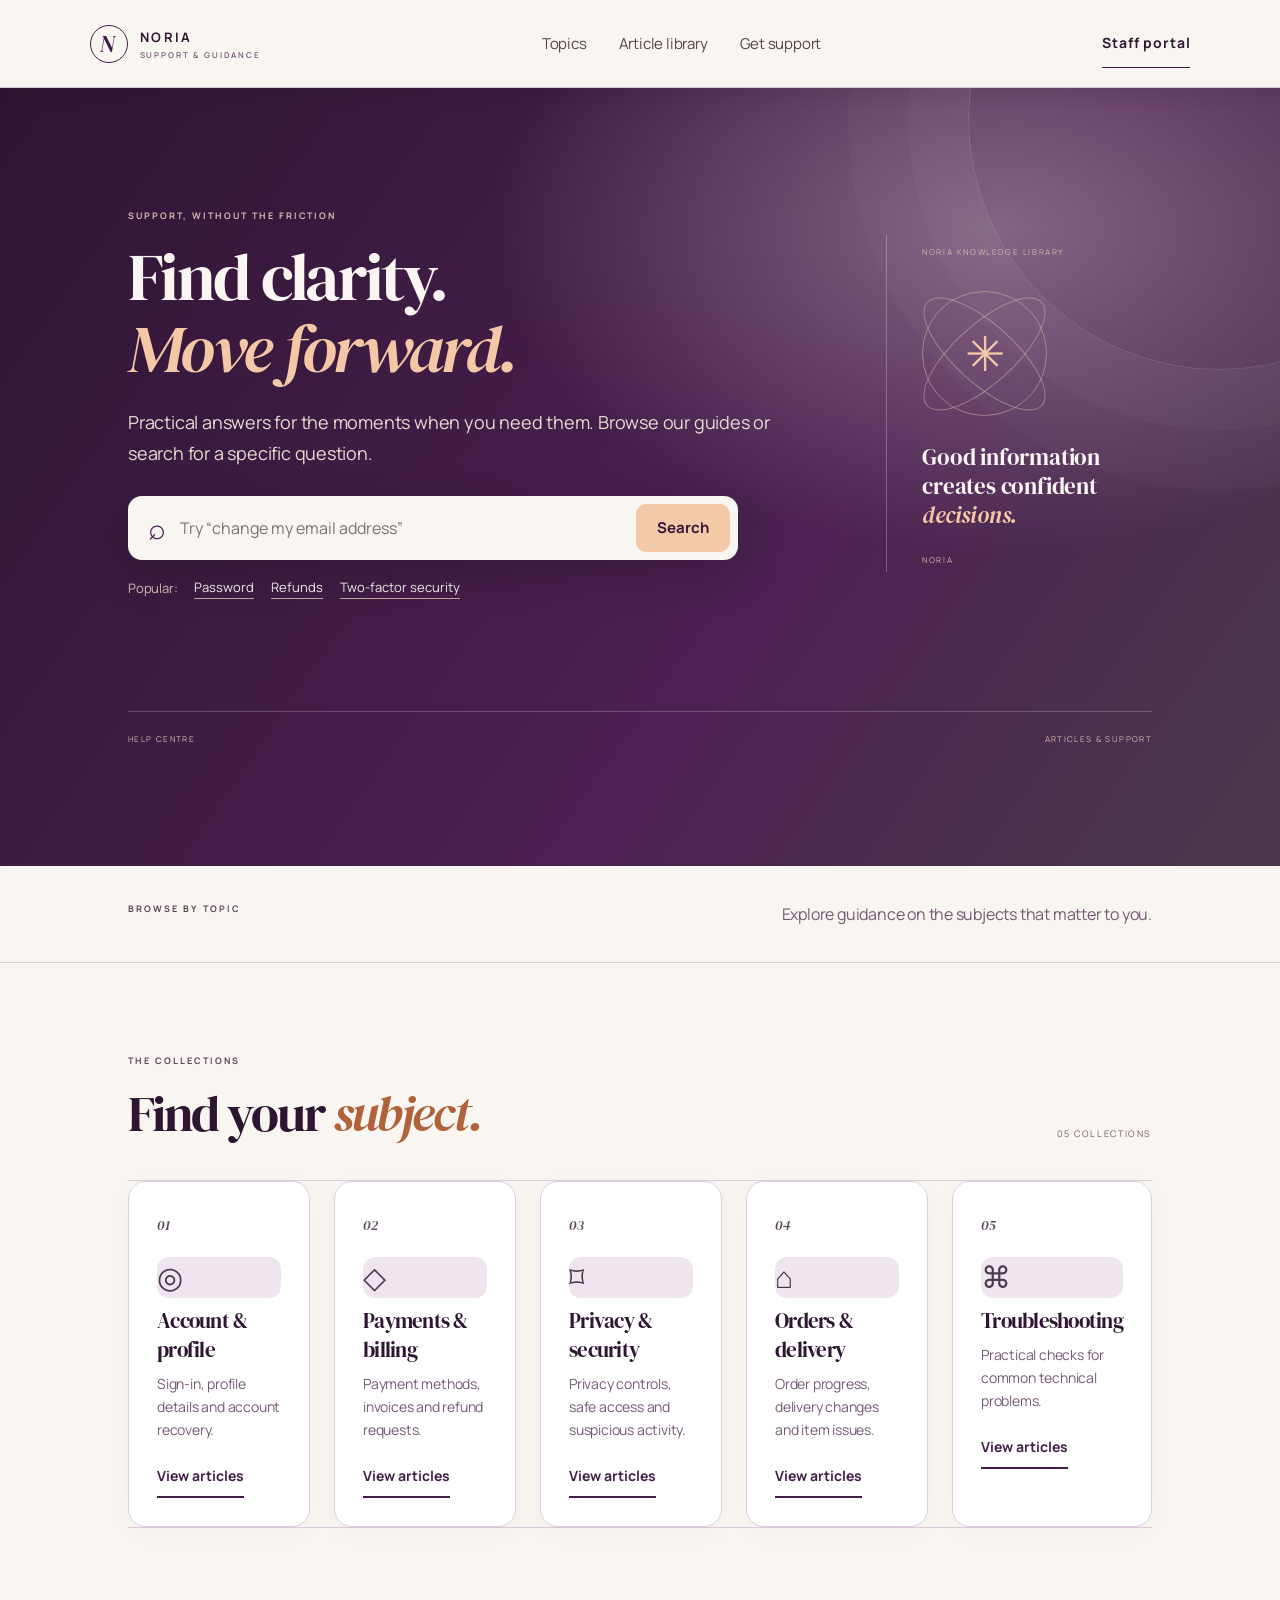
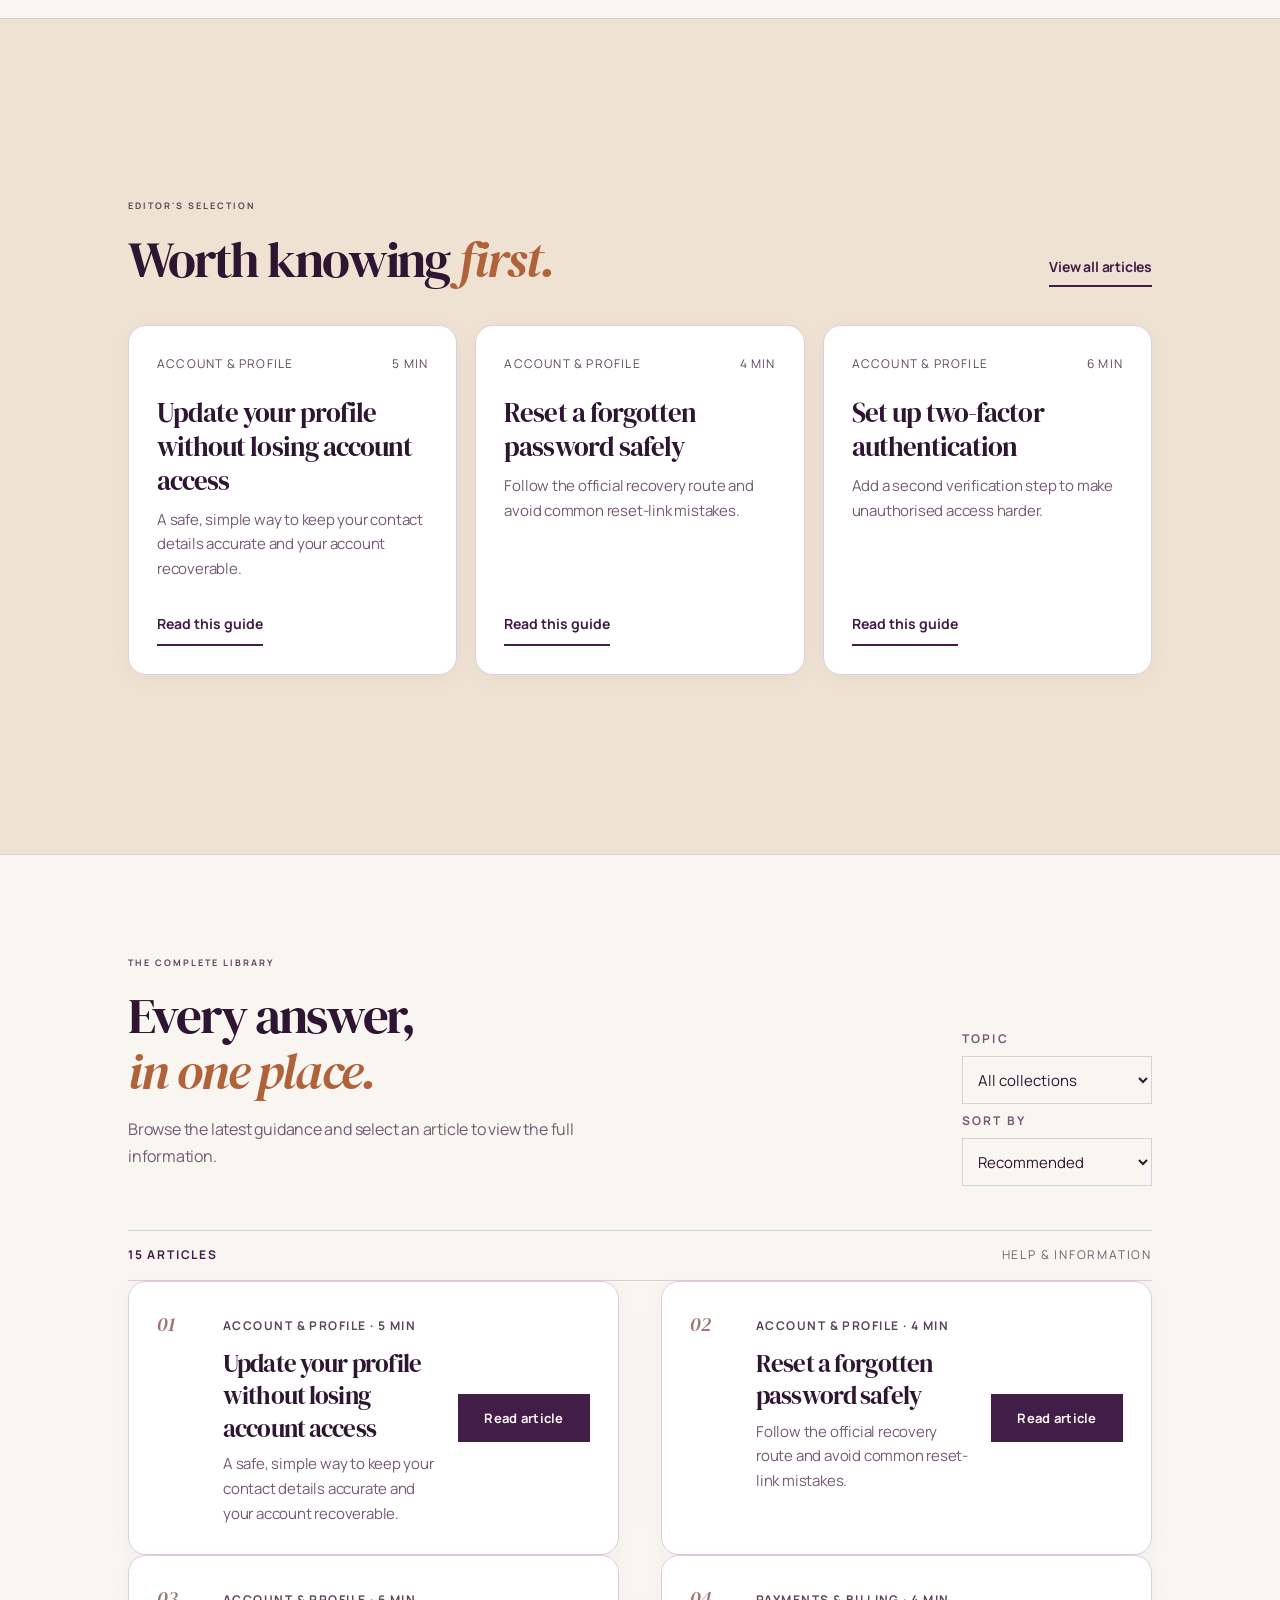
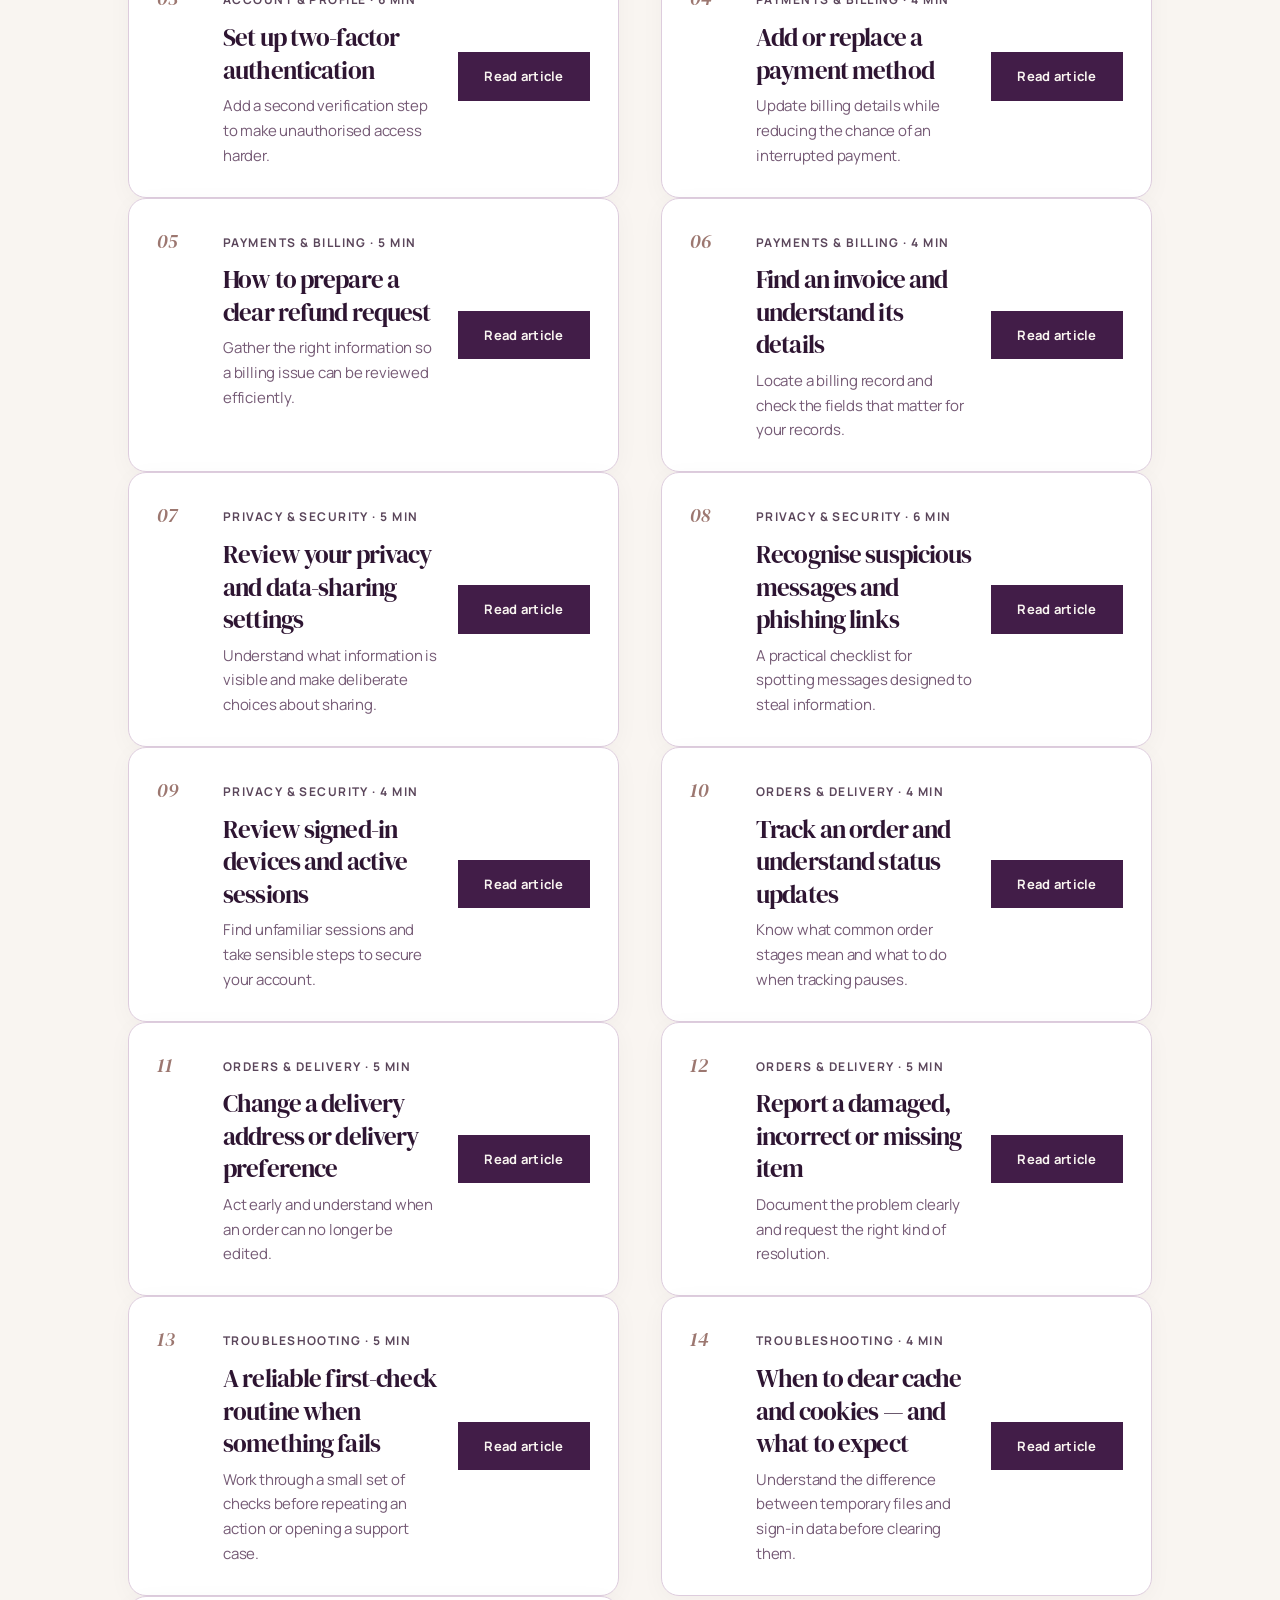
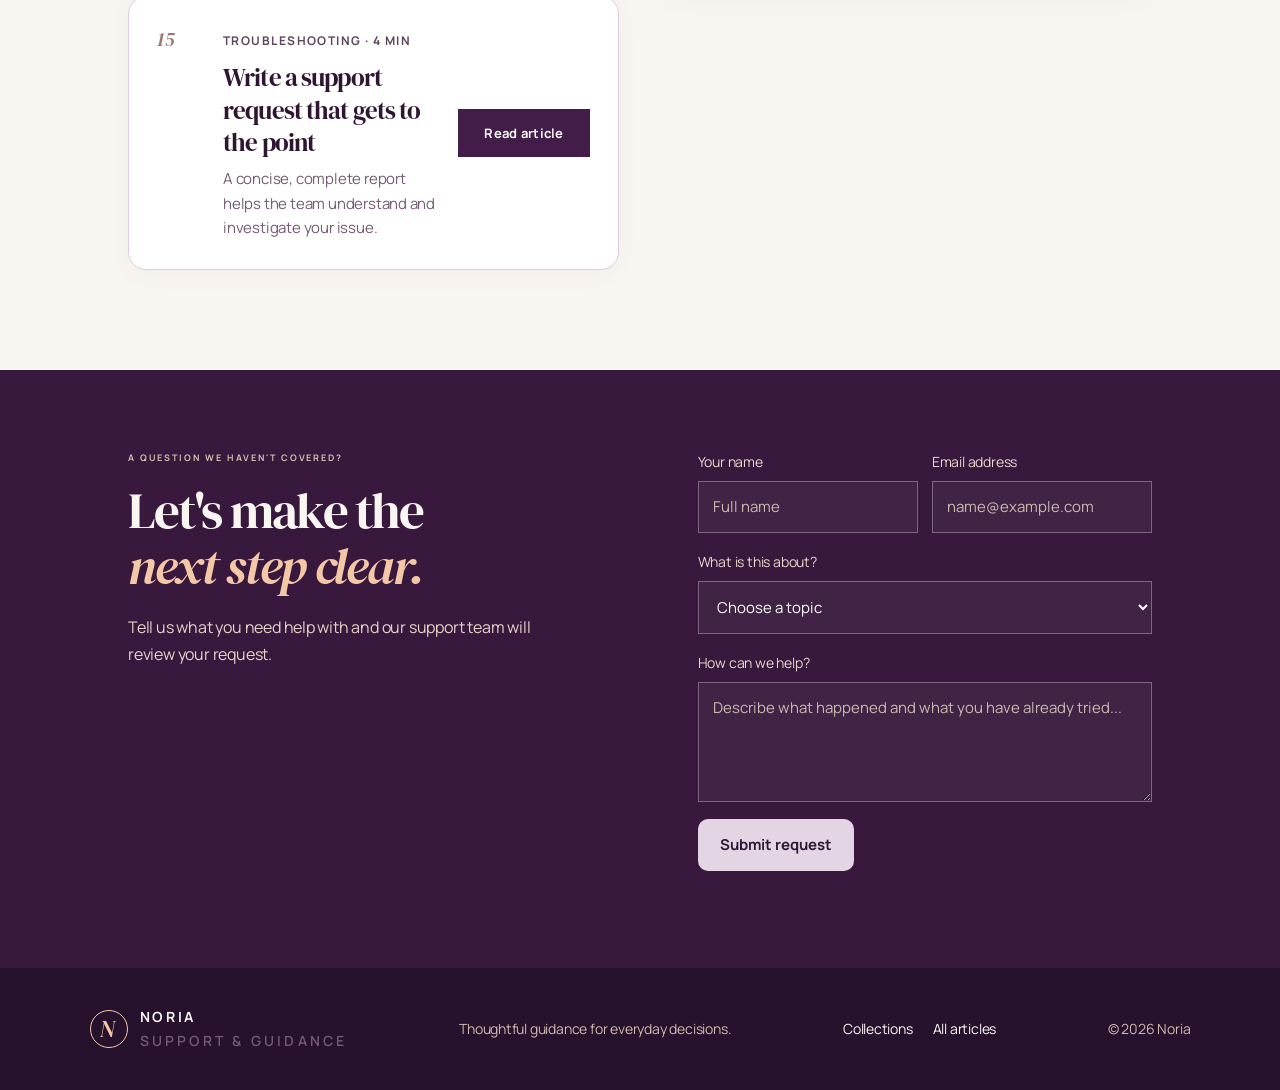
==== commit 97d40d7c: "Add feedback and staff tools" ====
--- a/index.html
+++ b/index.html
@@ -25,6 +25,7 @@
         <a href="#topics">Topics</a><a href="#library">Article library</a
         ><a href="#contact">Get support</a>
       </nav>
+      <a class="team-link" href="admin.html">Staff portal</a>
       <button
         class="mobile-menu"
         id="mobileMenu"
@@ -53,7 +54,13 @@
               autocomplete="off"
             />
             <button type="submit">Search</button>
+            <div class="suggestions" id="suggestions" hidden></div>
           </form>
+          <div class="quick-search">
+            <span>Popular:</span><button data-search="password">Password</button
+            ><button data-search="refund">Refunds</button
+            ><button data-search="two-factor">Two-factor security</button>
+          </div>
         </div>
         <aside class="hero-aside" aria-label="Library information">
           <span class="aside-index">NORIA KNOWLEDGE LIBRARY</span>
--- a/styles.css
+++ b/styles.css
@@ -101,6 +101,15 @@
 nav a:hover,
 .footer a:hover {
   color: var(--wine2);
+}
+.team-link {
+  font-size: 11px;
+  letter-spacing: 0.06em;
+  border-bottom: 1px solid var(--wine);
+  padding: 8px 0;
+}
+.team-link span {
+  margin-left: 10px;
 }
 .mobile-menu {
   display: none;
@@ -199,6 +208,43 @@
 }
 .search-form button span {
   padding-left: 12px;
+}
+.suggestions {
+  position: absolute;
+  top: calc(100% + 5px);
+  left: 0;
+  right: 0;
+  background: white;
+  color: var(--ink);
+  z-index: 5;
+  box-shadow: 0 12px 25px #16090a25;
+}
+.suggestions button {
+  display: block;
+  width: 100%;
+  height: auto;
+  text-align: left;
+  background: white;
+  color: var(--ink);
+  padding: 13px 18px;
+  border-bottom: 1px solid var(--line);
+}
+.quick-search {
+  display: flex;
+  gap: 17px;
+  align-items: center;
+  margin-top: 16px;
+  font-size: 10px;
+  color: #d8bdb0;
+}
+.quick-search button {
+  border: 0;
+  background: none;
+  color: var(--cream);
+  padding: 0;
+  border-bottom: 1px solid #c7a59b;
+  cursor: pointer;
+  font-size: 10px;
 }
 .hero-aside {
   align-self: center;
@@ -677,6 +723,46 @@
   margin: 22px 0;
   font-size: 12px;
 }
+.article-content .feedback {
+  border-top: 1px solid var(--line);
+  margin-top: 38px;
+  padding-top: 22px;
+  display: flex;
+  align-items: center;
+  gap: 12px;
+  flex-wrap: wrap;
+}
+.feedback button {
+  background: transparent;
+  border: 1px solid var(--line);
+  padding: 8px 12px;
+  cursor: pointer;
+  color: var(--wine);
+  font-size: 11px;
+}
+.feedback button:hover {
+  background: var(--wine);
+  color: white;
+}
+.toast {
+  position: fixed;
+  bottom: 22px;
+  right: 22px;
+  background: #26122d;
+  color: white;
+  padding: 13px 18px;
+  font-size: 11px;
+  box-shadow: 0 8px 25px #0002;
+  opacity: 0;
+  transform: translateY(10px);
+  transition: 0.2s;
+  pointer-events: none;
+  z-index: 10;
+}
+.toast.show {
+  opacity: 1;
+  transform: translateY(0);
+}
 .sr-only {
   position: absolute;
   width: 1px;
@@ -737,6 +823,10 @@
   .topbar nav.open {
     display: flex;
   }
+  .team-link {
+    margin-left: auto;
+    font-size: 9px;
+  }
   .mobile-menu {
     display: block;
   }
@@ -844,6 +934,10 @@
   }
   .search-form button {
     padding: 0 13px;
+  }
+  .quick-search {
+    gap: 10px;
+    flex-wrap: wrap;
   }
   .library-summary {
     font-size: 8px;
@@ -881,8 +975,13 @@
   font-size: 15px;
   gap: 32px;
 }
-.topbar nav a {
+.topbar nav a,
+.team-link {
   padding: 12px 0;
+}
+.team-link {
+  font-size: 14px;
+  font-weight: 700;
 }
 .hero-lede {
   font-size: 18px;
@@ -894,6 +993,10 @@
 .search-form button {
   font-size: 15px;
   font-weight: 700;
+}
+.quick-search,
+.quick-search button {
+  font-size: 13px;
 }
 .intro-row p:last-child {
   font-size: 16px;
@@ -1051,6 +1154,14 @@
   font-size: 16px;
   line-height: 1.75;
 }
+.feedback {
+  font-size: 15px;
+}
+.feedback button {
+  font-size: 14px;
+  min-height: 42px;
+  padding: 9px 15px;
+}
 @media (max-width: 850px) {
   .topbar {
     padding: 0 5vw;
@@ -1090,6 +1201,9 @@
     padding: 10px 0;
     font-size: 16px;
   }
+  .team-link {
+    display: none;
+  }
   .hero {
     padding: 66px 7vw 30px;
   }
@@ -1139,6 +1253,385 @@
   }
   .article-content p {
     font-size: 16px;
+  }
+}
+
+/* Noria 2.0 — editorial green / mineral palette */
+body {
+  font-family: var(--sans);
+  letter-spacing: -0.012em;
+}
+h1,
+h2,
+h3,
+.article-content h2,
+.admin-heading h1 {
+  font-family: var(--serif);
+  letter-spacing: -0.035em;
+}
+.topbar {
+  background: rgba(249, 245, 241, 0.94);
+  backdrop-filter: blur(14px);
+}
+.hero {
+  background:
+    radial-gradient(ellipse at 78% 18%, #846584 0%, transparent 36%),
+    linear-gradient(125deg, #2f1533, #4b2151 62%, #4c3a4c);
+  position: relative;
+  overflow: hidden;
+}
+.hero:after {
+  content: "";
+  position: absolute;
+  width: 500px;
+  height: 500px;
+  border: 1px solid rgba(255, 255, 255, 0.14);
+  border-radius: 50%;
+  right: -190px;
+  top: -220px;
+  box-shadow:
+    0 0 0 60px rgba(255, 255, 255, 0.025),
+    0 0 0 120px rgba(255, 255, 255, 0.025);
+  pointer-events: none;
+}
+.topic-card,
+.feature-card,
+.catalog-item {
+  border: 1px solid var(--line);
+  border-radius: 18px;
+  background: white;
+  box-shadow: 0 5px 24px rgba(46, 21, 50, 0.035);
+  transition:
+    transform 0.25s,
+    box-shadow 0.25s;
+}
+.topic-card:hover,
+.feature-card:hover,
+.catalog-item:hover {
+  transform: translateY(-3px);
+  box-shadow: 0 14px 35px rgba(46, 21, 50, 0.08);
+}
+.topic-card {
+  padding: 28px;
+}
+.topic-symbol {
+  background: #efe5ef;
+  color: #4a394a;
+  border-radius: 12px;
+}
+button,
+.team-link,
+.inline-link {
+  transition: all 0.2s;
+}
+.search-form {
+  border-radius: 14px;
+  box-shadow: 0 15px 45px rgba(0, 0, 0, 0.16);
+}
+.search-form input {
+  border-radius: 12px;
+}
+.search-form button,
+.admin-primary {
+  background: #f4c9a8;
+  color: #321637;
+  border-radius: 10px;
+  font-weight: 700;
+}
+.cream-button {
+  background: #e3d5e3;
+  color: #321637;
+  border-radius: 10px;
+  font-weight: 700;
+}
+.support-section {
+  background: #38193d;
+}
+.article-dialog,
+.editor-dialog {
+  border: 0;
+  border-radius: 22px;
+  box-shadow: 0 30px 100px rgba(0, 0, 0, 0.25);
+}
+.article-dialog::backdrop,
+.editor-dialog::backdrop {
+  background: rgba(34, 15, 37, 0.55);
+  backdrop-filter: blur(4px);
+}
+.status-pill {
+  border-radius: 100px;
+  padding: 5px 10px;
+  background: #efe5ef;
+  color: #4a394a;
+}
+:focus-visible {
+  outline-color: #f4caa9 !important;
+}
+@media (max-width: 700px) {
+  .topic-card,
+  .feature-card {
+    border-radius: 14px;
+  }
+}
+
+/* Motion system: calm, purposeful and reduced-motion friendly */
+@keyframes noria-rise {
+  from {
+    opacity: 0;
+    transform: translateY(18px);
+  }
+  to {
+    opacity: 1;
+    transform: translateY(0);
+  }
+}
+@keyframes noria-fade {
+  from {
+    opacity: 0;
+  }
+  to {
+    opacity: 1;
+  }
+}
+@keyframes noria-drift {
+  0%,
+  100% {
+    transform: translate3d(0, 0, 0);
+  }
+  50% {
+    transform: translate3d(-12px, 14px, 0);
+  }
+}
+@keyframes noria-glow {
+  0%,
+  100% {
+    opacity: 0.45;
+    transform: scale(0.96);
+  }
+  50% {
+    opacity: 0.8;
+    transform: scale(1.04);
+  }
+}
+.hero h1,
+.hero p,
+.hero .search-form {
+  animation: noria-rise 0.75s cubic-bezier(0.2, 0.7, 0.2, 1) both;
+}
+.hero p {
+  animation-delay: 0.1s;
+}
+.hero .search-form {
+  animation-delay: 0.2s;
+}
+.hero:after {
+  animation: noria-drift 13s ease-in-out infinite;
+}
+.topic-card,
+.feature-card,
+.catalog-item {
+  animation: noria-rise 0.55s both;
+  transition:
+    transform 0.28s cubic-bezier(0.2, 0.7, 0.2, 1),
+    box-shadow 0.28s,
+    border-color 0.28s;
+}
+.topic-card:hover,
+.feature-card:hover,
+.catalog-item:hover {
+  transform: translateY(-5px);
+}
+button,
+.read-link,
+a {
+  transition:
+    color 0.2s ease,
+    background-color 0.2s ease,
+    border-color 0.2s ease,
+    transform 0.2s ease,
+    box-shadow 0.2s ease;
+}
+button:active,
+.read-link:active {
+  transform: scale(0.98);
+}
+.search-form:focus-within {
+  box-shadow:
+    0 0 0 4px rgba(244, 201, 168, 0.28),
+    0 15px 45px rgba(0, 0, 0, 0.16);
+  transition: box-shadow 0.25s;
+}
+.article-dialog[open] {
+  animation: noria-rise 0.28s ease both;
+}
+.article-dialog::backdrop {
+  animation: noria-fade 0.2s ease both;
+}
+#suggestions:not([hidden]) {
+  animation: noria-rise 0.18s ease both;
+}
+#toast.show {
+  animation: noria-rise 0.22s ease both;
+}
+@media (prefers-reduced-motion: reduce) {
+  *,
+  *::before,
+  *::after {
+    scroll-behavior: auto !important;
+    animation-duration: 0.01ms !important;
+    animation-iteration-count: 1 !important;
+    transition-duration: 0.01ms !important;
+  }
+}
+
+/* Spacing consistency pass + sitewide motion */
+:root {
+  --space-section: clamp(52px, 7vw, 92px);
+  --space-content: clamp(18px, 3vw, 30px);
+}
+section,
+.section {
+  padding-block: var(--space-section);
+}
+.container,
+.wrapper,
+.content-wrap {
+  width: min(1160px, 92%);
+  margin-inline: auto;
+}
+h1 {
+  line-height: 1.08;
+  margin-block: 0 20px;
+}
+h2 {
+  line-height: 1.15;
+  margin-block: 0 16px;
+}
+h3 {
+  line-height: 1.25;
+  margin-block: 0 12px;
+}
+p {
+  line-height: 1.7;
+}
+p + p {
+  margin-top: 12px;
+}
+.hero {
+  padding-block: clamp(72px, 10vw, 120px);
+}
+.hero h1 {
+  max-width: 780px;
+}
+.hero p {
+  max-width: 650px;
+}
+.topic-grid,
+.article-grid,
+.feature-grid {
+  gap: clamp(14px, 2vw, 24px);
+}
+.topic-card,
+.feature-card,
+.catalog-item {
+  padding: clamp(20px, 3vw, 28px);
+}
+.article-content {
+  max-width: 760px;
+  margin-inline: auto;
+}
+.article-content p {
+  margin-block: 1em;
+}
+.article-content h2,
+.article-content h3 {
+  margin-block: 1.5em 0.7em;
+}
+input,
+select,
+textarea {
+  line-height: 1.5;
+}
+footer {
+  padding-block: clamp(36px, 6vw, 64px);
+}
+/* Scroll/section entrance effects */
+@keyframes au-reveal {
+  from {
+    opacity: 0;
+    transform: translateY(20px);
+  }
+  to {
+    opacity: 1;
+    transform: translateY(0);
+  }
+}
+@keyframes au-softfade {
+  from {
+    opacity: 0;
+  }
+  to {
+    opacity: 1;
+  }
+}
+@keyframes au-pop {
+  0% {
+    opacity: 0;
+    transform: scale(0.97);
+  }
+  100% {
+    opacity: 1;
+    transform: scale(1);
+  }
+}
+.topic-card,
+.feature-card,
+.catalog-item,
+.faq-item,
+.article-row,
+.admin-panel,
+.stat,
+.support-section form,
+.article-content {
+  animation: au-reveal 0.5s cubic-bezier(0.2, 0.7, 0.2, 1) both;
+}
+.article-dialog[open],
+.editor-dialog[open],
+.modal[open] {
+  animation: au-pop 0.24s ease both;
+}
+nav a,
+button,
+.card,
+.article-card,
+.topic-card,
+.feature-card,
+.catalog-item,
+.faq-item,
+.input-wrap,
+input,
+textarea,
+select {
+  transition: all 0.22s cubic-bezier(0.2, 0.7, 0.2, 1);
+}
+input:focus,
+textarea:focus,
+select:focus {
+  transform: translateY(-1px);
+}
+button:hover {
+  filter: brightness(1.04);
+}
+.admin-panel:hover {
+  box-shadow: 0 10px 32px rgba(46, 21, 50, 0.06);
+}
+@media (prefers-reduced-motion: reduce) {
+  *,
+  *::before,
+  *::after {
+    animation: none !important;
+    transition: none !important;
+    scroll-behavior: auto !important;
   }
 }
 
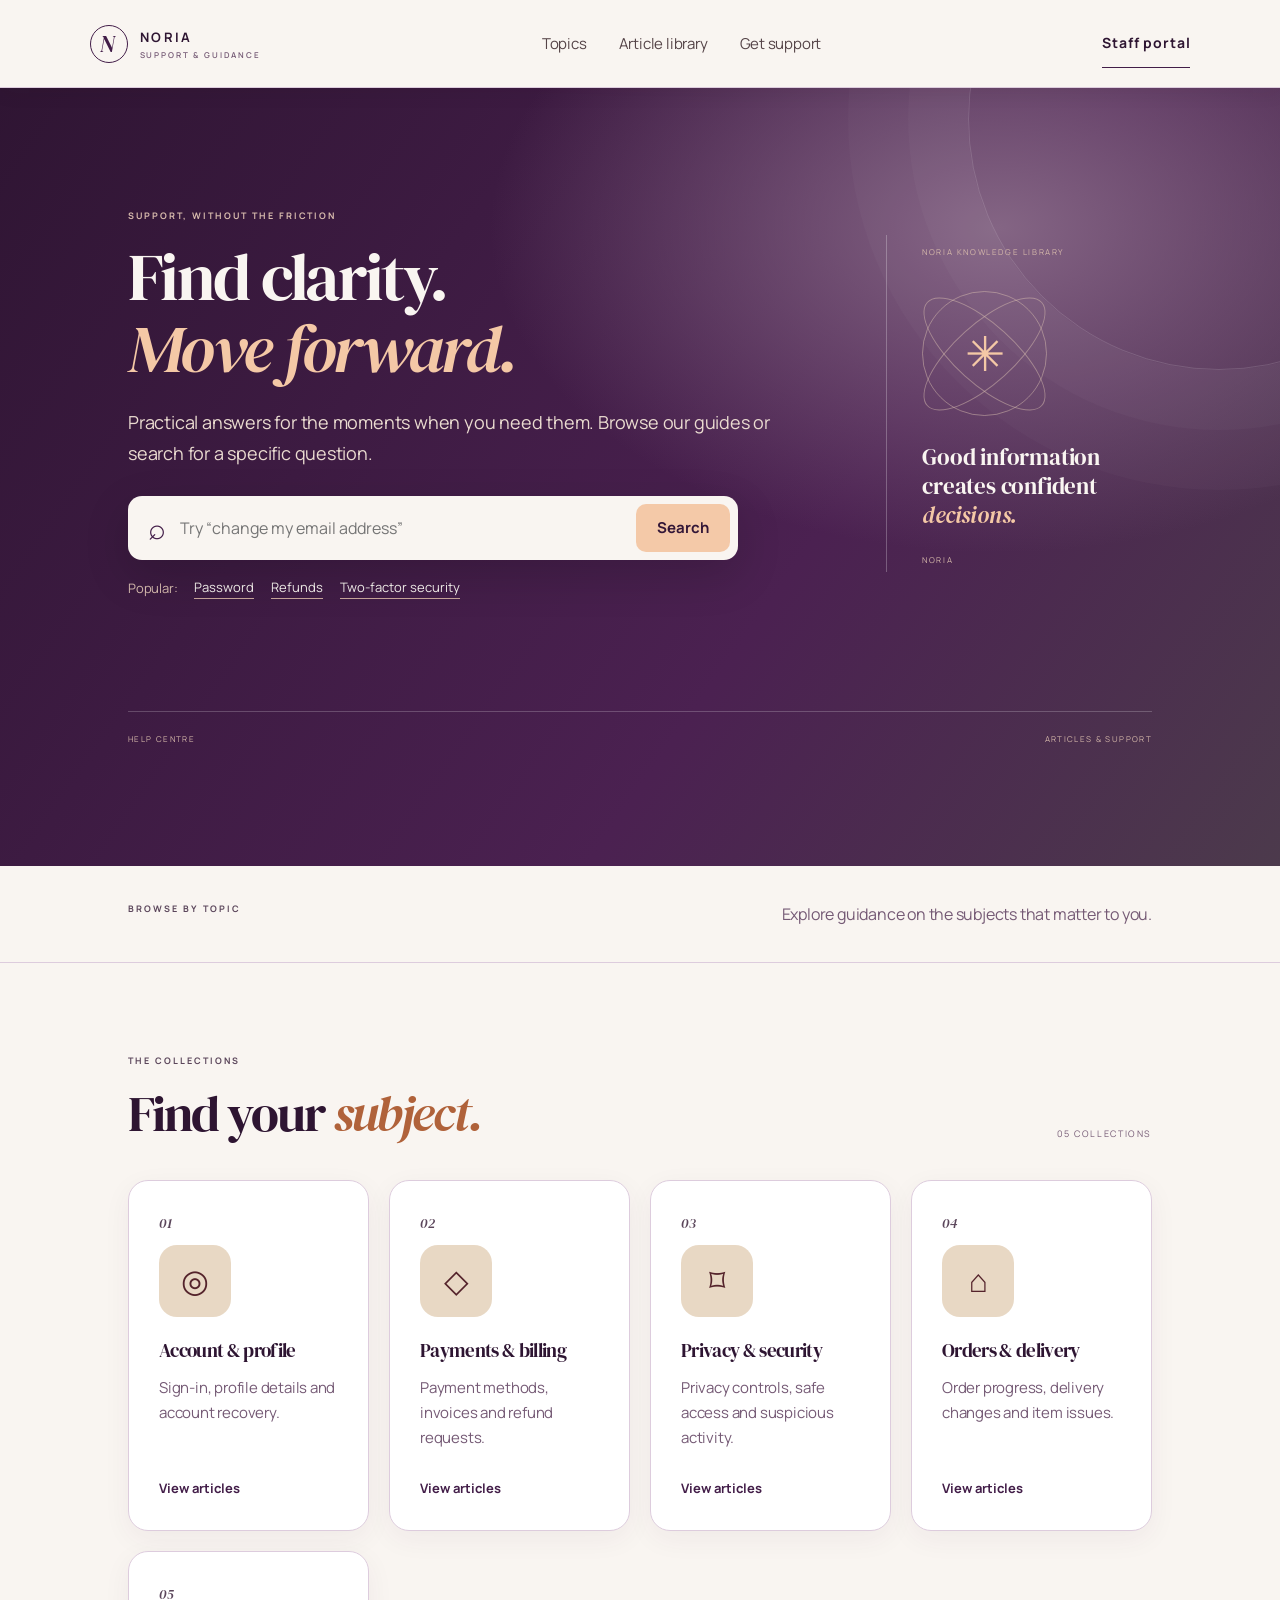
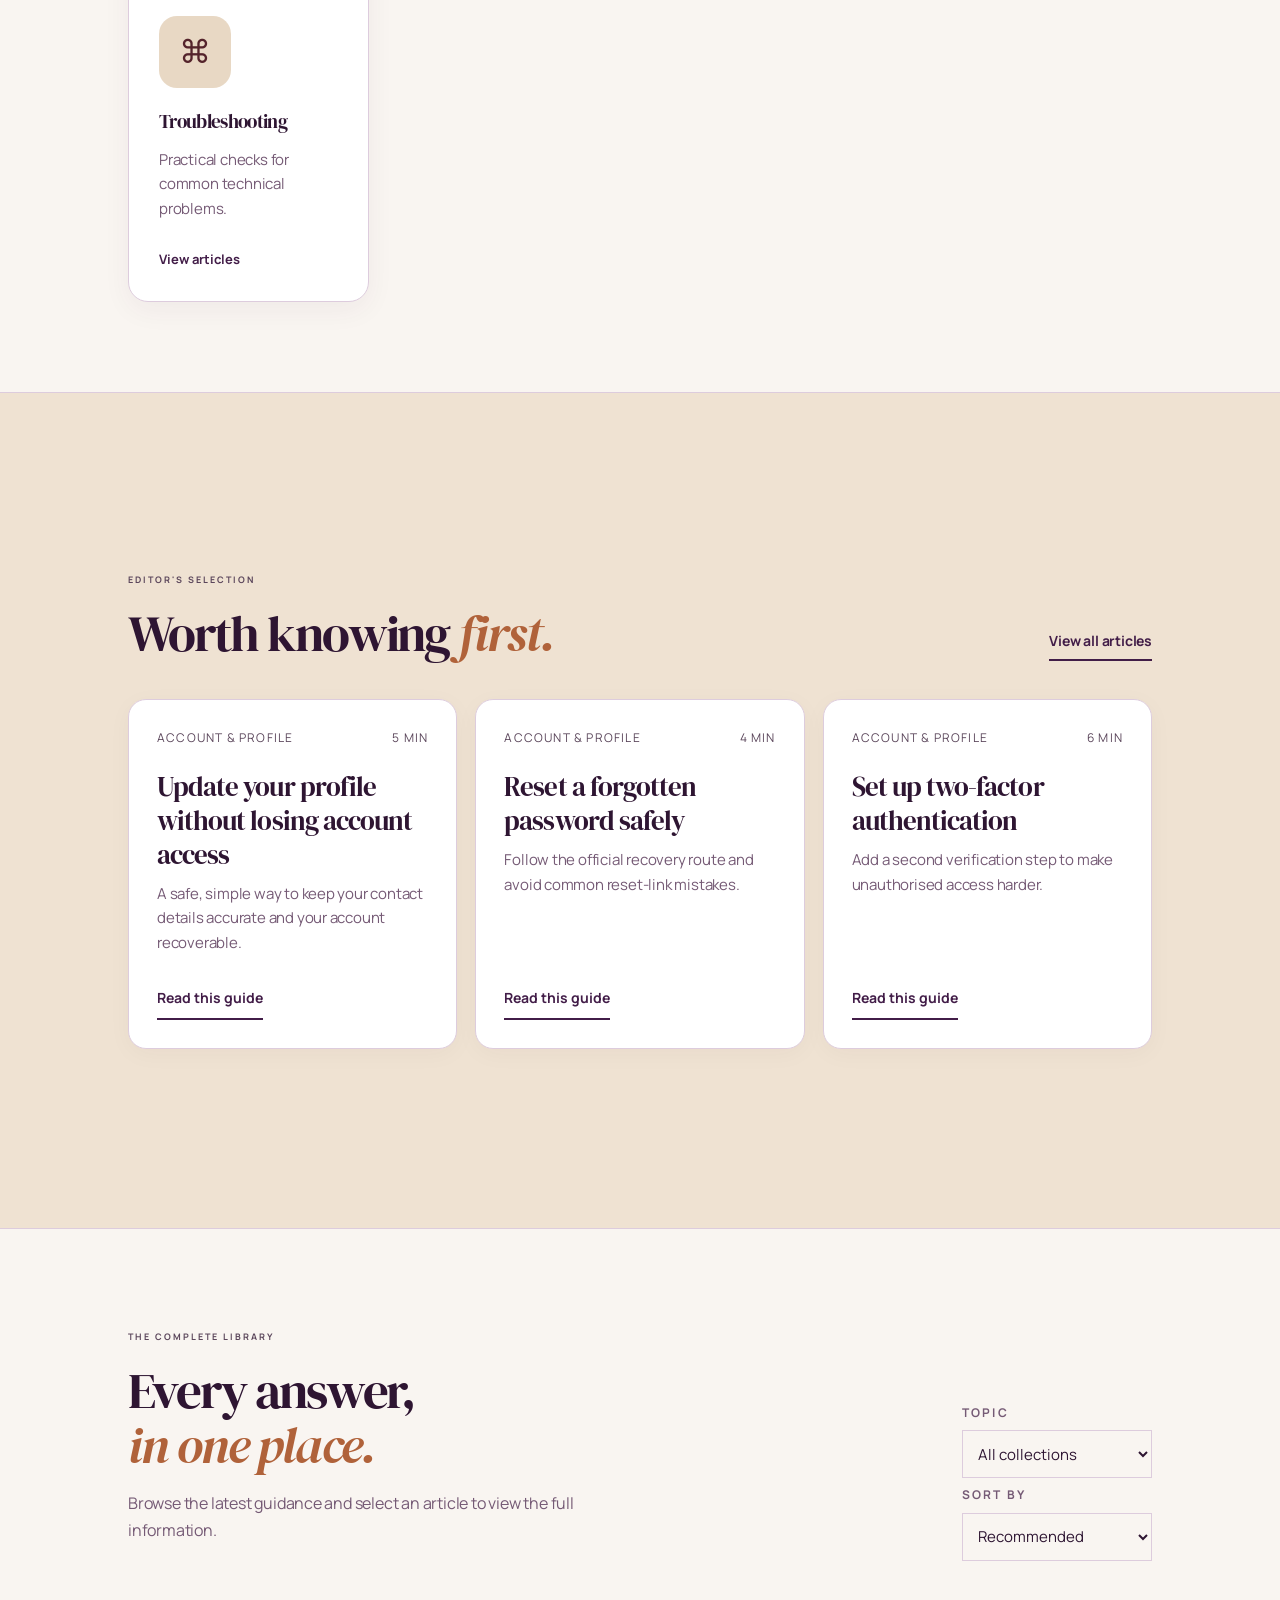
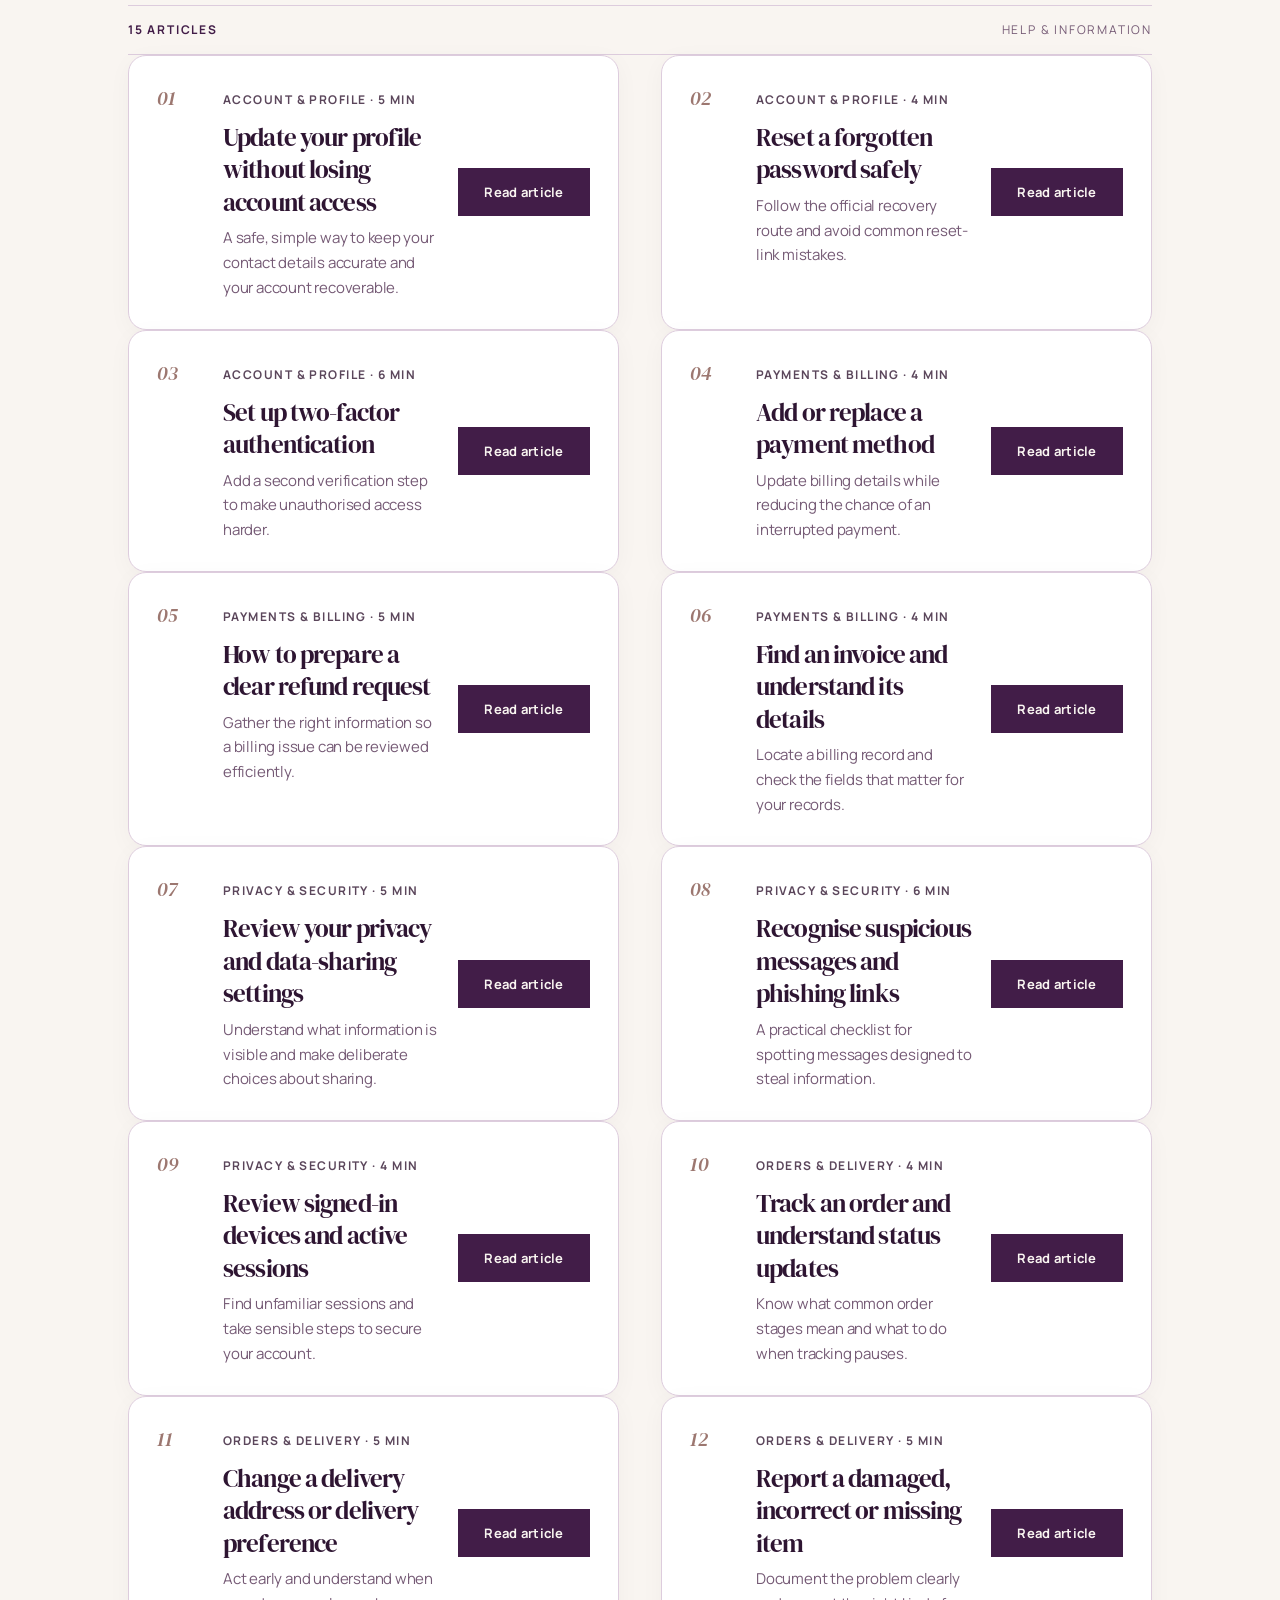
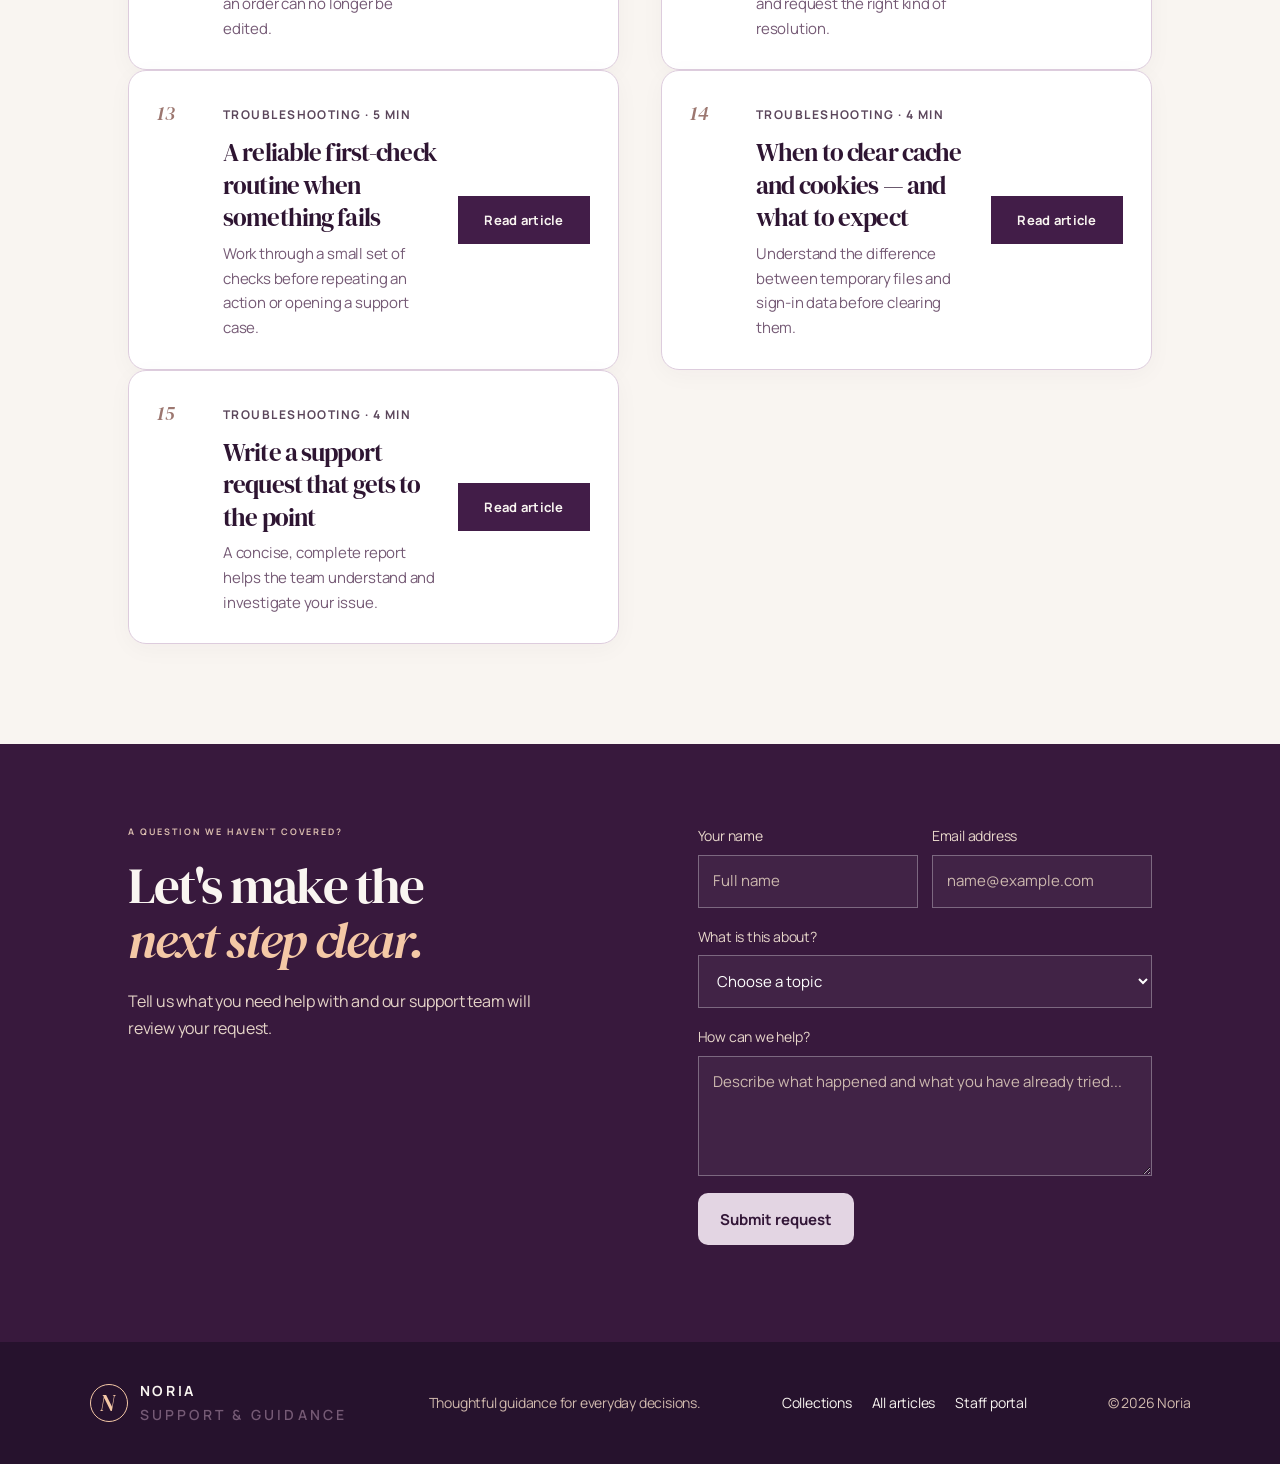
==== commit c602d29a: "Add staff login and README" ====
--- a/index.html
+++ b/index.html
@@ -7,6 +7,7 @@
       name="description"
       content="Practical, carefully written guides for accounts, payments, privacy, orders and troubleshooting."
     />
+    <meta name="theme-color" content="#421d48" />
     <title>Noria — The Knowledge Library</title>
     <link rel="preconnect" href="https://fonts.googleapis.com" />
     <link rel="preconnect" href="https://fonts.gstatic.com" crossorigin />
@@ -17,6 +18,7 @@
     <link rel="stylesheet" href="styles.css" />
   </head>
   <body>
+    <a class="skip-link" href="#main">Skip to content</a>
     <header class="topbar">
       <a class="wordmark" href="#"
         ><span class="monogram">N</span><span>NORIA<small>SUPPORT & GUIDANCE</small></span></a
@@ -177,7 +179,10 @@
         ><span class="monogram">N</span><span>NORIA<small>SUPPORT & GUIDANCE</small></span></a
       >
       <p>Thoughtful guidance for everyday decisions.</p>
-      <div><a href="#topics">Collections</a><a href="#library">All articles</a></div>
+      <div>
+        <a href="#topics">Collections</a><a href="#library">All articles</a
+        ><a href="admin.html">Staff portal</a>
+      </div>
       <small>© <span id="year"></span> Noria</small>
     </footer>
     <dialog id="articleDialog" class="article-dialog">
--- a/styles.css
+++ b/styles.css
@@ -1635,6 +1635,84 @@
   }
 }
 
+/* Collections / Find your subject: balanced cards and consistent internal rhythm */
+.topic-grid {
+  display: grid;
+  grid-template-columns: repeat(4, minmax(0, 1fr));
+  gap: 20px;
+  border: 0;
+  align-items: stretch;
+}
+.topic-card {
+  min-height: 320px;
+  height: 100%;
+  padding: 32px 30px 26px !important;
+  border: 1px solid var(--line) !important;
+  border-radius: 20px !important;
+  background: #fff;
+  display: flex;
+  flex-direction: column;
+  align-items: flex-start;
+  box-shadow: 0 8px 28px rgba(66, 29, 72, 0.055);
+}
+.topic-card:first-child {
+  border-left: 1px solid var(--line) !important;
+}
+.topic-card .topic-number {
+  margin: 0 0 12px;
+}
+.topic-card .topic-symbol {
+  margin: 0 0 22px !important;
+  width: 72px;
+  height: 72px;
+  display: grid;
+  place-items: center;
+  border-radius: 18px;
+  background: #e8d8c4;
+  color: #54232b;
+  font-size: 32px;
+}
+.topic-card h3 {
+  margin: 0 0 14px !important;
+  font-size: clamp(19px, 1.4vw, 24px) !important;
+  line-height: 1.25;
+}
+.topic-card p {
+  font-size: 15px !important;
+  line-height: 1.65 !important;
+  margin: 0 0 26px !important;
+  max-width: 34ch;
+}
+.topic-card button {
+  margin-top: auto !important;
+  padding: 0 0 5px !important;
+  border: 0 !important;
+  font-size: 13px !important;
+}
+.topic-card button span {
+  margin-left: 10px;
+}
+.topic-card:hover {
+  background: #fff !important;
+  border-color: #d3bdd3 !important;
+  transform: translateY(-5px);
+}
+@media (max-width: 1050px) {
+  .topic-grid {
+    grid-template-columns: repeat(2, minmax(0, 1fr));
+  }
+}
+@media (max-width: 600px) {
+  .topic-grid {
+    grid-template-columns: 1fr;
+    gap: 14px;
+  }
+  .topic-card {
+    min-height: 260px;
+    padding: 25px !important;
+  }
+}
+
 /* Accent for italic headings on light backgrounds */
 .section-title h2 em,
 .library-heading h2 em {
